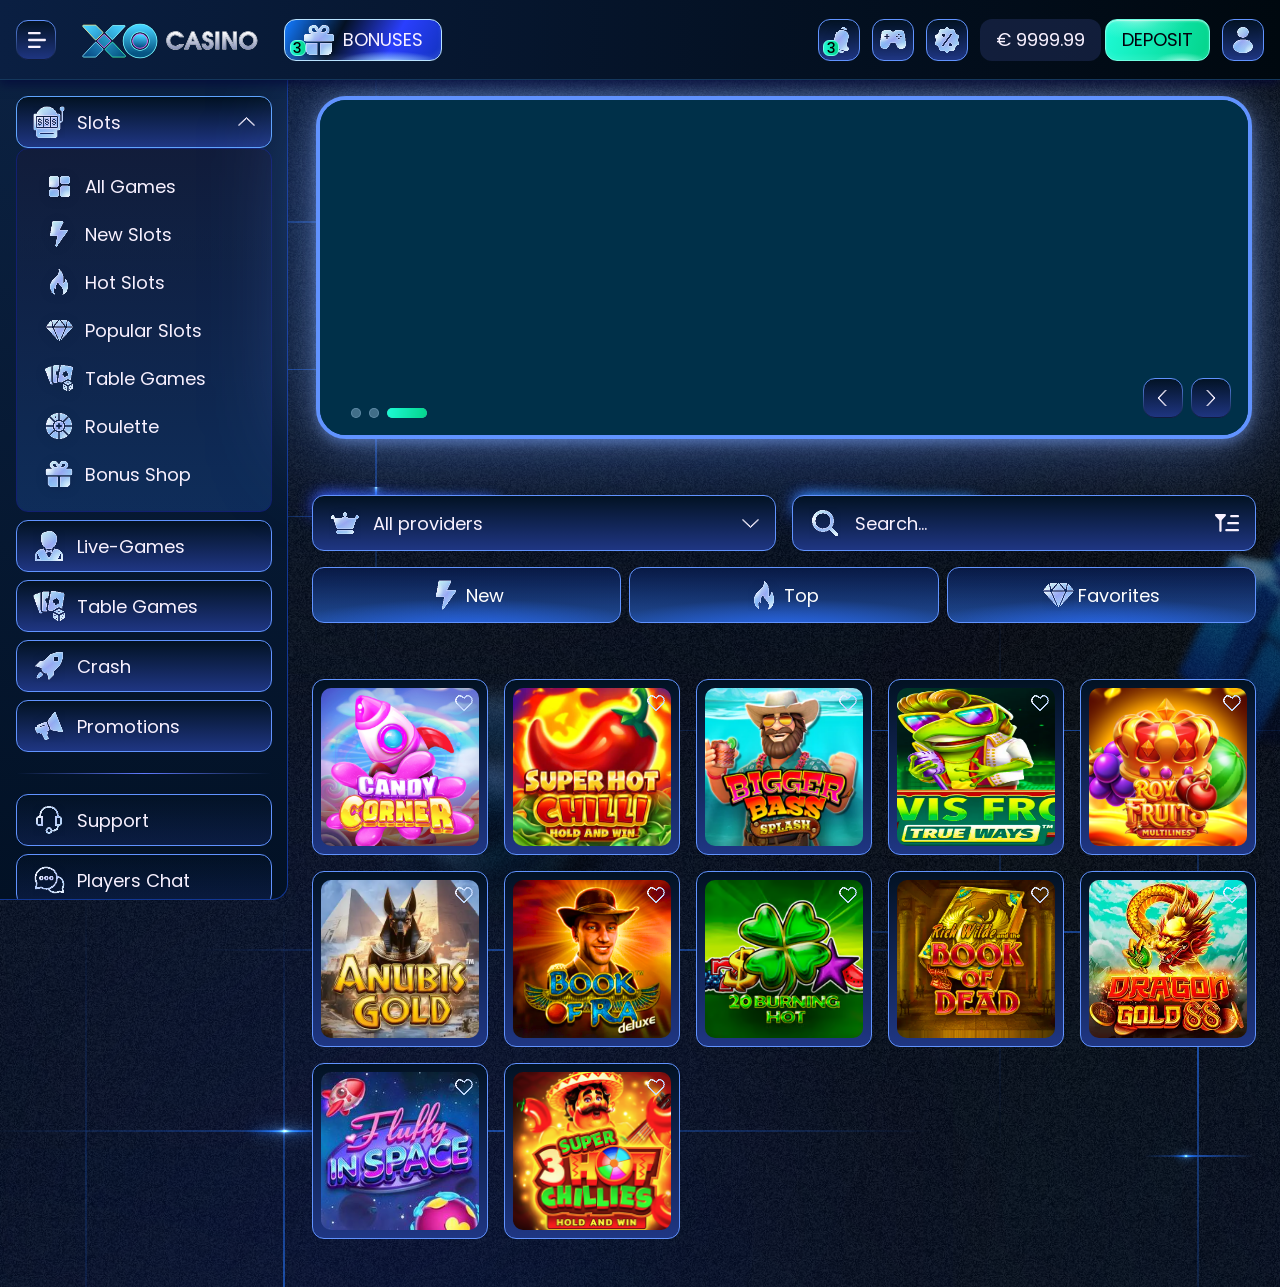
==== index.html @ 81329315 "Add XO Casino hero: version-1-video and version-2-html Recreate the Figma lobby (header, side menu, " ====
<!doctype html>
<html lang="ru">
<head>
  <meta charset="utf-8" />
  <meta name="viewport" content="width=device-width, initial-scale=1, viewport-fit=cover" />
  <title>XO Casino</title>
  <link rel="preconnect" href="https://fonts.googleapis.com" />
  <link rel="preconnect" href="https://fonts.gstatic.com" crossorigin />
  <link href="https://fonts.googleapis.com/css2?family=Poppins:wght@400;500;700;800&display=swap" rel="stylesheet" />
  <link rel="stylesheet" href="css/styles.css" />
</head>
<body>
  <!-- ============ Decorative page background (Figma: Background) ============ -->
  <div class="page-bg" aria-hidden="true">
    <img class="page-bg__blurs" src="assets/img/bg-blurs.svg" alt="" />
    <img class="page-bg__blurs-m" src="assets/img/m-bg-blurs.svg" alt="" />

    <div class="bg-decor">
      <!-- net-2 (top left) -->
      <i class="ln ln--h" style="left:174.6px;top:-5.92px;width:894.4px;height:1.22px"></i>
      <i class="ln ln--h" style="left:-38px;top:141px;width:973px;height:2px"></i>
      <i class="ln ln--h" style="left:-297px;top:289.23px;width:1025.3px;height:0.813px"></i>
      <i class="ln ln--h" style="left:145.32px;top:436.4px;width:461px;height:0.813px"></i>
      <i class="ln ln--v" style="left:375.43px;top:-162.03px;width:1.626px;height:861px"></i>
      <i class="ln ln--v ln--dim" style="left:214.44px;top:-162.03px;width:1.626px;height:678px"></i>
      <i class="fl" style="left:343.25px;top:123.36px;width:67.96px;height:37.59px"></i>
      <i class="fl fl--half" style="left:214.25px;top:274.6px;width:27.3px;height:30.08px"></i>
      <i class="fl fl--rot" style="left:203.68px;top:270.53px;width:21.59px;height:39.03px"></i>
      <i class="fl fl--half fl--rot" style="left:359.17px;top:407.13px;width:33.34px;height:30.08px"></i>

      <!-- net-1 (left) -->
      <i class="ln ln--h" style="left:36px;top:869px;width:1100px;height:1.5px"></i>
      <i class="ln ln--h" style="left:-225px;top:1050px;width:1361px;height:2px"></i>
      <i class="ln ln--h" style="left:-544px;top:1232px;width:1261px;height:1px"></i>
      <i class="ln ln--h" style="left:0;top:1413px;width:567px;height:1px"></i>
      <i class="ln ln--v" style="left:283px;top:677px;width:2px;height:1059px"></i>
      <i class="ln ln--v ln--dim" style="left:85px;top:677px;width:2px;height:834px"></i>
      <i class="fl" style="left:243px;top:1028px;width:83.16px;height:46px"></i>
      <i class="fl fl--half" style="left:86px;top:1214px;width:33px;height:37px"></i>
      <i class="fl fl--rot" style="left:73px;top:1209px;width:26.55px;height:48px"></i>
      <i class="fl fl--half fl--rot" style="left:263px;top:1377px;width:41px;height:37px"></i>
      <i class="fl" style="left:419px;top:855px;width:52.43px;height:29px"></i>
      <i class="fl fl--rot" style="left:431px;top:844px;width:28.76px;height:52px"></i>

      <!-- net-4 (left, lower) -->
      <i class="ln ln--h" style="left:37px;top:1983px;width:1100px;height:1.5px"></i>
      <i class="ln ln--h" style="left:-224px;top:2164px;width:1361px;height:2px"></i>
      <i class="ln ln--h" style="left:1px;top:2346px;width:567px;height:1px"></i>
      <i class="ln ln--h" style="left:1px;top:2527px;width:567px;height:1px"></i>
      <i class="ln ln--v" style="left:284px;top:1791px;width:2px;height:1059px"></i>
      <i class="ln ln--v ln--dim" style="left:86px;top:1791px;width:2px;height:834px"></i>
      <i class="fl" style="left:426px;top:1972px;width:37.97px;height:21px"></i>
      <i class="fl fl--half" style="left:252px;top:2147px;width:33px;height:37px"></i>
      <i class="fl fl--rot" style="left:272px;top:2141px;width:26.55px;height:48px"></i>

      <!-- net-3 (right, anchored to the right edge) -->
      <i class="ln ln--h" style="right:-351px;top:650px;width:1261px;height:1px"></i>
      <i class="ln ln--h" style="right:-79px;top:851px;width:670px;height:2px"></i>
      <i class="ln ln--h" style="right:3px;top:1075px;width:156px;height:2px"></i>
      <i class="ln ln--v" style="right:81px;top:534px;width:2px;height:864px"></i>
      <i class="ln ln--v ln--dim" style="right:279px;top:372px;width:2px;height:834px"></i>
      <i class="fl fl--half fl--rot" style="right:76.25px;top:852px;width:12.75px;height:21px"></i>
      <i class="fl" style="right:81px;top:1063px;width:26px;height:26px"></i>

      <i class="ln ln--h" style="right:-1px;top:1699px;width:298px;height:2px"></i>
      <i class="ln ln--h" style="right:-433px;top:1880px;width:670px;height:2px"></i>
      <i class="ln ln--h" style="right:-752px;top:2062px;width:1261px;height:1px"></i>
      <i class="ln ln--h" style="right:-208px;top:2243px;width:567px;height:1px"></i>
      <i class="ln ln--v" style="right:75px;top:1315px;width:2px;height:1251px"></i>
      <i class="ln ln--v ln--dim" style="right:-123px;top:1507px;width:2px;height:834px"></i>
      <i class="fl" style="right:35.84px;top:1858px;width:83.16px;height:46px"></i>
      <i class="fl fl--rot" style="right:63.45px;top:1676px;width:26.55px;height:48px"></i>
      <i class="fl fl--half fl--rot" style="right:55px;top:2207px;width:41px;height:37px"></i>

      <!-- floating X / O / present -->
      <img class="deco" src="assets/img/bg-o-1.png" alt="" style="left:388px;top:618px;width:229px;height:219px;filter:blur(10px)" />
      <img class="deco" src="assets/img/bg-x-1.png" alt="" style="right:80px;top:1250px;width:327px;height:309px;filter:blur(10px)" />
      <img class="deco" src="assets/img/bg-o-2.png" alt="" style="right:-113px;top:2398px;width:296px;height:301px;filter:blur(6px)" />
      <img class="deco" src="assets/img/bg-x-2.png" alt="" style="left:-66.9px;top:1588.1px;width:295px;height:258.13px;filter:blur(6px);transform:rotate(-37.49deg)" />
      <img class="deco deco--present" src="assets/img/bg-present.png" alt="" style="right:-116.7px;top:458.9px;width:206.23px;height:212.68px;filter:blur(3px);transform:rotate(-152.44deg) scaleY(-1)" />
    </div>
    <div class="page-bg__noise"></div>
  </div>

  <!-- ============ Header (Figma: Element - Header) ============ -->
  <header class="header">
    <div class="header__group">
      <button class="header__menu" type="button" aria-label="Open menu" aria-expanded="false" data-sidebar-toggle>
        <img class="only-desktop header__menu-ico" src="assets/icons/menu.svg" width="40" height="40" alt="" />
        <img class="only-desktop header__menu-ico header__menu-ico--hover" src="assets/icons/menu-hover.svg" alt="" />
        <img class="only-mobile header__menu-ico" src="assets/icons/m-menu.svg" width="36" height="36" alt="" />
        <img class="only-mobile header__menu-ico header__menu-ico--hover" src="assets/icons/m-menu-hover.svg" alt="" />
        <span class="header__close" aria-hidden="true"><img class="only-desktop" src="assets/icons/close.svg" width="32" height="32" alt="" /><img class="only-mobile" src="assets/icons/m-close.svg" width="24" height="24" alt="" /></span>
      </button>
      <a class="logo" href="#" aria-label="XO Casino">
        <img class="only-desktop" src="assets/img/logo.svg" width="180" height="48" alt="XO Casino" />
        <img class="only-mobile" src="assets/img/logo-m.svg" width="112" height="30" alt="XO Casino" />
      </a>
      <a class="btn-bonuses" href="#">
        <img src="assets/icons/bonus.svg" width="32" height="32" alt="" />
        <span>Bonuses</span>
        <span class="count">3</span>
      </a>
    </div>

    <!-- logged-in state (desktop design) -->
    <div class="header__group header__user">
      <a class="icon-btn icon-btn--md hide-tablet" href="#" aria-label="Notifications">
        <img src="assets/icons/notification.svg" width="32" height="32" alt="" />
        <span class="count">3</span>
      </a>
      <a class="icon-btn icon-btn--md hide-tablet" href="#" aria-label="Games"><img src="assets/icons/gamepad.svg" width="32" height="32" alt="" /></a>
      <a class="icon-btn icon-btn--md hide-tablet" href="#" aria-label="Bonus wheel"><img src="assets/icons/settings.svg" width="32" height="32" alt="" /></a>
      <div class="wallet">
        <span class="wallet__balance">€ 9999.99</span>
        <a class="btn-primary btn-primary--sm" href="#">Deposit</a>
      </div>
      <a class="icon-btn icon-btn--md" href="#" aria-label="Profile"><img src="assets/icons/user.svg" width="32" height="32" alt="" /></a>
    </div>

    <!-- logged-out state (mobile design) -->
    <div class="header__group header__guest">
      <a class="btn-outline" href="#">Log in</a>
      <a class="btn-primary btn-primary--xs" href="#">Sign up</a>
    </div>
  </header>

  <div class="layout">
    <!-- ============ Side menu (Figma: Side-menu) ============ -->
    <aside class="sidebar" id="sidebar" aria-label="Main navigation">
      <div class="side-group">
        <button class="side-item side-item--accordion" type="button" aria-expanded="true" data-accordion>
          <img src="assets/icons/slots.svg" width="32" height="32" alt="" />
          <span>Slots</span>
          <span class="ico side-item__chevron" style="--w:16px;--h:8px;--i:-6.25% -3.13%"><img src="assets/icons/chevron-down.svg" alt="" /></span>
        </button>
        <ul class="side-sub">
          <li><a class="side-sub__item" href="#"><span class="ico" style="--i:-23.21% -30.36% -37.5% -30.36%"><img src="assets/icons/all-games.svg" alt="" /></span>All Games</a></li>
          <li><a class="side-sub__item" href="#"><span class="ico" style="--i:-31.03% -24.11% -45.31% -24.11%"><img src="assets/icons/new-slots.svg" alt="" /></span>New Slots</a></li>
          <li><a class="side-sub__item" href="#"><span class="ico" style="--i:-31.03% -24.11% -45.31% -24.11%"><img src="assets/icons/hot-slots.svg" alt="" /></span>Hot Slots</a></li>
          <li><a class="side-sub__item" href="#" aria-current="page"><span class="ico" style="--i:-23.21% -42.86% -37.5% -39.73%"><img src="assets/icons/popular-slots.svg" alt="" /></span>Popular Slots</a></li>
          <li><a class="side-sub__item" href="#"><span class="ico" style="--i:-32.59% -41.29% -46.88% -41.29%"><img src="assets/icons/table-games-sm.svg" alt="" /></span>Table Games</a></li>
          <li><a class="side-sub__item" href="#"><span class="ico" style="--i:-32.59% -39.73% -46.88% -39.73%"><img src="assets/icons/roulette.svg" alt="" /></span>Roulette</a></li>
          <li><a class="side-sub__item" href="#"><span class="ico" style="--i:-32.59% -39.73% -46.87% -39.73%"><img src="assets/icons/bonus-shop.svg" alt="" /></span>Bonus Shop</a></li>
        </ul>
      </div>
      <a class="side-item" href="#"><img src="assets/icons/live-games.svg" width="32" height="32" alt="" /><span>Live-Games</span></a>
      <a class="side-item" href="#"><img src="assets/icons/table-games.svg" width="32" height="32" alt="" /><span>Table Games</span></a>
      <a class="side-item" href="#"><img src="assets/icons/crash.svg" width="32" height="32" alt="" /><span>Crash</span></a>
      <a class="side-item" href="#"><img src="assets/icons/promotions.svg" width="32" height="32" alt="" /><span>Promotions</span></a>
      <div class="side-divider" role="separator"></div>
      <a class="side-item side-item--ghost" href="#"><img src="assets/icons/support.svg" width="32" height="32" alt="" /><span>Support</span></a>
      <a class="side-item side-item--ghost" href="#"><img src="assets/icons/players-chat.svg" width="32" height="32" alt="" /><span>Players Chat</span></a>
      <div class="socials">
        <a class="social" href="#" aria-label="Telegram"><img src="assets/icons/telegram.svg" width="24" height="24" alt="" /></a>
        <a class="social" href="#" aria-label="Facebook"><img src="assets/icons/facebook.svg" width="24" height="24" alt="" /></a>
        <a class="social" href="#" aria-label="Instagram"><img src="assets/icons/instagram.svg" width="24" height="24" alt="" /></a>
        <a class="social" href="#" aria-label="YouTube"><img src="assets/icons/youtube.svg" width="24" height="24" alt="" /></a>
        <a class="social" href="#" aria-label="TikTok"><img src="assets/icons/tiktok.svg" width="24" height="24" alt="" /></a>
      </div>
    </aside>
    <div class="sidebar-scrim" data-sidebar-close></div>

    <main class="content">
      <!-- ============ Hero slider ============ -->
      <section class="hero hero--html" aria-roledescription="carousel" aria-label="Promotions" data-slider>
        <div class="hero__viewport">
          <div class="hero__track" data-slider-track>

            <!-- Slide template (HTML banner): an Adobe Animate export lives in banners/<name>/{desktop,mobile}.
                 The banner paints its own art, copy and button; .hero-banner__cta is the real, clickable link on top of it.
                 The iframe src is set by js/banner.js (desktop ≥ 768px, mobile below) and loaded only when the slide is shown. -->
            <article class="hero-slide hero-slide--html" role="group" aria-roledescription="slide" aria-label="1 of 3">
              <div class="hero-banner" data-banner
                   data-src-desktop="banners/desktop/index.html"
                   data-src-mobile="banners/mobile/index.html">
                <iframe class="hero-banner__frame" title="Big Bass Splash — 10 спинов" tabindex="-1" aria-hidden="true"></iframe>
                <h1 class="visually-hidden">10 спинов на Big Bass Splash — за регистрацию, без депозита, без отыгрыша!</h1>
                <a class="hero-banner__cta" href="#"><span class="visually-hidden">Зарегистрироваться</span></a>
              </div>
            </article>

            <!-- PLACEHOLDER slides (same banner) — only to demonstrate the pagination & arrows. Replace or delete. -->
            <article class="hero-slide hero-slide--html" role="group" aria-roledescription="slide" aria-label="2 of 3">
              <div class="hero-banner" data-banner
                   data-src-desktop="banners/desktop/index.html"
                   data-src-mobile="banners/mobile/index.html">
                <iframe class="hero-banner__frame" title="Big Bass Splash — 10 спинов" tabindex="-1" aria-hidden="true"></iframe>
                <h2 class="visually-hidden">10 спинов на Big Bass Splash — за регистрацию, без депозита, без отыгрыша!</h2>
                <a class="hero-banner__cta" href="#"><span class="visually-hidden">Зарегистрироваться</span></a>
              </div>
            </article>
            <article class="hero-slide hero-slide--html" role="group" aria-roledescription="slide" aria-label="3 of 3">
              <div class="hero-banner" data-banner
                   data-src-desktop="banners/desktop/index.html"
                   data-src-mobile="banners/mobile/index.html">
                <iframe class="hero-banner__frame" title="Big Bass Splash — 10 спинов" tabindex="-1" aria-hidden="true"></iframe>
                <h2 class="visually-hidden">10 спинов на Big Bass Splash — за регистрацию, без депозита, без отыгрыша!</h2>
                <a class="hero-banner__cta" href="#"><span class="visually-hidden">Зарегистрироваться</span></a>
              </div>
            </article>

          </div>
        </div>

        <!-- Slider controls (auto-hidden when there is only one slide) -->
        <div class="hero__pagination" role="tablist" aria-label="Choose slide" data-slider-dots></div>
        <div class="hero__arrows">
          <button class="hero__arrow" type="button" aria-label="Previous slide" data-slider-prev>
            <img src="assets/icons/arrow-left.svg" width="40" height="40" alt="" />
            <img class="hero__arrow-hover" src="assets/icons/arrow-left-hover.svg" alt="" />
          </button>
          <button class="hero__arrow" type="button" aria-label="Next slide" data-slider-next>
            <img src="assets/icons/arrow-right.svg" width="40" height="40" alt="" />
            <img class="hero__arrow-hover" src="assets/icons/arrow-right-hover.svg" alt="" />
          </button>
        </div>
      </section>

      <!-- ============ Providers / tabs / search (Figma: Providers/Search) ============ -->
      <div class="filters">
        <div class="filters__providers btn-glow">
          <img class="btn-glow__a" src="assets/img/blur-filters-a.svg" alt="" />
          <button class="field" type="button" aria-haspopup="listbox">
            <img src="assets/icons/crown.svg" width="32" height="32" alt="" />
            <span class="field__label">All providers</span>
            <span class="ico field__chevron" style="--w:16px;--h:8px;--i:-6.25% -3.13%"><img src="assets/icons/chevron-providers.svg" alt="" /></span>
          </button>
        </div>

        <div class="filters__tabs">
          <a class="icon-btn icon-btn--search only-mobile" href="#" aria-label="Search"><img src="assets/icons/m-search.svg" width="27" height="27" alt="" /></a>
          <div class="tabs" role="group" aria-label="Game lists">
            <button class="tab" aria-pressed="false" type="button">
              <img class="only-desktop" src="assets/icons/new.svg" width="32" height="32" alt="" /><img class="only-mobile" src="assets/icons/m-new.svg" width="24" height="24" alt="" />New
            </button>
            <button class="tab" aria-pressed="false" type="button">
              <img class="only-desktop" src="assets/icons/top.svg" width="32" height="32" alt="" /><img class="only-mobile" src="assets/icons/m-top.svg" width="24" height="24" alt="" />Top
            </button>
            <button class="tab" aria-pressed="false" type="button">
              <img class="only-desktop" src="assets/icons/favorites.svg" width="32" height="32" alt="" /><img class="only-mobile" src="assets/icons/m-favorites.svg" width="24" height="24" alt="" />Favorites
            </button>
          </div>
        </div>

        <div class="filters__search btn-glow">
          <img class="btn-glow__a" src="assets/img/blur-filters-b.svg" alt="" />
          <label class="field field--search">
            <img src="assets/icons/search.svg" width="32" height="32" alt="" />
            <input type="search" placeholder="Search..." aria-label="Search games" />
            <button class="field__filter" type="button" aria-label="Sort and filter"><img src="assets/icons/filter.svg" width="24.4" height="18" alt="" /></button>
          </label>
        </div>
      </div>

      <!-- ============ Games grid (Figma: Games) ============ -->
      <ul class="games">
        <li class="game" data-title="Candy Corner"><img class="game__img" style="--pos:50% 0;--scale:1.1053" src="assets/games/candy-corner.png" alt="Candy Corner" loading="lazy" /></li>
        <li class="game" data-title="Super Hot Chilli"><img class="game__img" style="--pos:50% 21.2%" src="assets/games/super-hot-chilli.png" alt="Super Hot Chilli" loading="lazy" /></li>
        <li class="game" data-title="Bigger Bass Splash"><img class="game__img" style="--pos:50% 100%" src="assets/games/bigger-bass-splash.png" alt="Bigger Bass Splash" loading="lazy" /></li>
        <li class="game" data-title="Elvis Frog" data-subtitle="True Ways" data-provider="BGaming"><img class="game__img" style="--pos:50% 100%" src="assets/games/elvis-frog.png" alt="Elvis Frog True Ways" loading="lazy" /></li>
        <li class="game" data-title="Royal Fruits" data-subtitle="Multilines"><img class="game__img" style="--scale:1.2105" src="assets/games/royal-fruits.png" alt="Royal Fruits Multilines" loading="lazy" /></li>
        <li class="game" data-title="Anubis Gold"><img class="game__img" src="assets/games/anubis-gold.png" alt="Anubis Gold" loading="lazy" /></li>
        <li class="game" data-title="Book of Ra" data-subtitle="Deluxe"><img class="game__img" src="assets/games/book-of-ra.png" alt="Book of Ra Deluxe" loading="lazy" /></li>
        <li class="game" data-title="20 Burning Hot"><img class="game__img" src="assets/games/20-burning-hot.png" alt="20 Burning Hot" loading="lazy" /></li>
        <li class="game" data-title="Book of Dead" data-subtitle="Rich Wilde"><img class="game__img" src="assets/games/book-of-dead.png" alt="Rich Wilde and the Book of Dead" loading="lazy" /></li>
        <li class="game" data-title="Dragon Gold 88"><img class="game__img" style="--pos:50% 30.4%" src="assets/games/dragon-gold-88.png" alt="Dragon Gold 88" loading="lazy" /></li>
        <li class="game" data-title="Fluffy in Space"><img class="game__img" src="assets/games/fluffy-in-space.png" alt="Fluffy in Space" loading="lazy" /></li>
        <li class="game" data-title="Super 3 Hot Chillies"><img class="game__img" src="assets/games/super-3-hot-chillies.png" alt="Super 3 Hot Chillies" loading="lazy" /></li>
      </ul>
    </main>
  </div>

  <!-- ============ Mobile bottom menu (Figma: Element - Menu Mobile) ============ -->
  <nav class="mnav" aria-label="Quick navigation">
    <div class="mnav__bar">
      <a class="mnav__item" href="#"><img src="assets/icons/m-bonus.svg" width="24" height="24" alt="" /><span>Bonus</span><span class="count count--sm">3</span></a>
      <a class="mnav__item" href="#"><img src="assets/icons/m-explore.svg" width="24" height="24" alt="" /><span>Explore</span></a>
      <a class="mnav__item is-active" href="#" aria-current="page"><img class="mnav__line" src="assets/img/m-casino-line.svg" alt="" /><img src="assets/icons/m-casino.svg" width="24" height="24" alt="" /><span>Casino</span></a>
      <a class="mnav__item" href="#"><img src="assets/icons/m-chat.svg" width="24" height="24" alt="" /><span>Chat</span></a>
      <a class="mnav__item" href="#"><img src="assets/icons/m-live.svg" width="24" height="24" alt="" /><span>Live</span></a>
    </div>
  </nav>

  <script src="js/banner.js" defer></script>
  <script src="js/main.js" defer></script>
</body>
</html>
---- css/styles.css ----
/* =========================================================================
   XO Casino — hero + lobby (Figma: XO_1920_Log_In / XO_375_Menu)
   Breakpoints:  mobile < 768  |  tablet 768–1199 (sidebar = drawer)  |  desktop ≥ 1200
   ========================================================================= */

:root {
  --bg: #00060c;
  --text: #f8f1ff;
  --blue-border: #6193ff;
  --teal-border: #6fffe2;
  --teal: #1dfad5;
  --grad-panel: linear-gradient(180deg, #021223 0%, #1f3683 100%);
  --grad-teal: linear-gradient(102.72deg, #1dfad5 0.18%, #04d58c 98.49%);
  --header-h: 80px;
  --sidebar-w: 288px;
  --content-max: 1316px;
  --gutter: 24px;
  --radius: 12px;
  --font: "Poppins", system-ui, -apple-system, "Segoe UI", sans-serif;
}

*,
*::before,
*::after { box-sizing: border-box; }

html { -webkit-text-size-adjust: 100%; }

body {
  position: relative;
  margin: 0;
  min-height: 100vh;
  background: var(--bg);
  color: var(--text);
  font-family: var(--font);
  font-size: 18px;
  line-height: 1.5;
  overflow-x: hidden;
}

img { display: block; max-width: none; }
a { color: inherit; text-decoration: none; }
button, input { font: inherit; color: inherit; }
button { cursor: pointer; background: none; border: 0; padding: 0; }
ul { list-style: none; margin: 0; padding: 0; }
h1, h2, p { margin: 0; }

.only-mobile { display: none !important; }

/* Icon whose SVG carries glow/overflow outside its nominal box (Figma inset trick) */
.ico {
  position: relative;
  flex: none;
  width: var(--w, 28px);
  height: var(--h, 28px);
}
.ico > img { position: absolute; inset: var(--i, 0); width: auto; height: auto; }

/* Notification counter */
.count {
  position: absolute;
  left: 4px;
  top: 20px;
  display: grid;
  place-items: center;
  width: 16px;
  height: 16px;
  border: 1px solid var(--teal-border);
  border-radius: 6px;
  background: linear-gradient(91.78deg, #1dfad5 0.18%, #04d58c 98.49%);
  color: #000;
  font-size: 14px;
  font-weight: 500;
  line-height: 1;
}

/* ============================== Buttons ============================== */
.btn-primary {
  position: relative;
  display: inline-flex;
  align-items: center;
  justify-content: center;
  gap: 8px;
  border: 1px solid var(--teal-border);
  border-radius: var(--radius);
  background:
    radial-gradient(49.4% 49.4% at 29.75% 0%, rgba(255, 255, 255, .4) 0%, rgba(174, 253, 235, .2) 50%, rgba(93, 251, 214, 0) 100%),
    radial-gradient(26.9% 26.9% at 73.1% 108.3%, rgba(255, 255, 255, .9) 0%, rgba(174, 253, 235, .45) 50%, rgba(93, 251, 214, 0) 100%),
    var(--grad-teal);
  box-shadow:
    inset 0 2px 2px rgba(255, 255, 255, .2),
    inset 0 1px 0 rgba(255, 255, 255, .4),
    inset 0 -4px 4px rgba(168, 255, 239, .12);
  color: #04000c;
  font-size: 18px;
  line-height: 1.5;
  text-transform: uppercase;
  white-space: nowrap;
  transition: filter .2s ease, transform .2s ease;
}
.btn-primary:active { transform: translateY(1px); }
.btn-primary--sm { height: 42px; padding: 8px 16px; }
.btn-primary--xs { width: 80px; height: 36px; padding: 4px 8px; border-radius: 10px; font-size: 16px; }
.btn-primary--lg { width: 100%; padding: 15px; font-weight: 700; }

.btn-outline {
  display: inline-flex;
  align-items: center;
  justify-content: center;
  width: 80px;
  height: 36px;
  border: 1px solid var(--blue-border);
  border-radius: 10px;
  background: var(--grad-panel);
  font-size: 16px;
  text-transform: uppercase;
  white-space: nowrap;
}

/* Glow sprites that sit behind a control (Figma "blur" frames) */
.btn-glow { position: relative; isolation: isolate; }
.btn-glow__a,
.btn-glow__b {
  position: absolute;
  z-index: -1;
  width: 214px;           /* 184 × (1 + 7.61% + 8.7%) */
  height: 62.5px;         /* 30.5 × (1 + 2 × 52.46%) */
  pointer-events: none;
}
.btn-glow__a { left: -15px; top: -16px; }
.btn-glow__b { right: -15px; bottom: -16px; transform: rotate(180deg); }

.icon-btn {
  position: relative;
  display: grid;
  place-items: center;
  flex: none;
  border: 1px solid var(--blue-border);
  border-radius: var(--radius);
  background: var(--grad-panel);
  overflow: hidden;
  transition: border-color .2s ease, box-shadow .2s ease;
}
.icon-btn--md { width: 42px; height: 42px; }
.icon-btn:hover {
  border-color: #61a6ff;
  background: linear-gradient(180deg, rgba(11, 77, 156, .9) 0%, rgba(0, 54, 130, .9) 50%, rgba(2, 10, 35, .9) 100%);
  box-shadow: 0 0 32px #0044a3;
}

/* ============================== Page background ============================== */
.page-bg {
  position: absolute;
  inset: 0;
  z-index: 0;
  overflow: hidden;
  pointer-events: none;
}
.page-bg__blurs {
  position: absolute;
  left: -840px;
  top: calc(var(--header-h) - 807px);
  width: 3566px;
  height: 3961px;
}
.page-bg__blurs-m { display: none; }
.bg-decor {
  position: absolute;
  top: var(--header-h);
  left: 0;
  right: 0;
  height: 3100px;
}
.bg-decor > * { position: absolute; }

/* thin glowing grid lines */
.ln { border-radius: 10px; }
.ln--h { background: linear-gradient(90deg, rgba(3, 15, 35, 0) 15.07%, #1b4da7 50%, rgba(3, 15, 35, 0) 84.93%); }
.ln--v { background: linear-gradient(180deg, rgba(3, 15, 35, 0) 15.07%, #1b4da7 50%, rgba(3, 15, 35, 0) 84.93%); }
.ln--dim { opacity: .3; }

/* sparkles at line crossings */
.fl { mix-blend-mode: plus-lighter; container-type: size; }
.fl::before {
  content: "";
  position: absolute;
  left: 50%;
  top: 50%;
  width: 100cqw;
  height: 100cqh;
  translate: -50% -50%;
  background: url("../assets/img/bg-flare.png") center / 100% 100% no-repeat;
}
.fl--rot::before { width: 100cqh; height: 100cqw; rotate: 90deg; }
.fl--half::before { background-size: 200% 100%; background-position: right center; }

.deco { opacity: .5; }

.page-bg__noise {
  position: absolute;
  inset: 0;
  background: url("../assets/img/bg-noise.png") 0 0 / 960px 960px repeat;
  mix-blend-mode: soft-light;
  opacity: .1;
}

/* ============================== Header ============================== */
.header {
  position: sticky;
  top: 0;
  z-index: 50;
  display: flex;
  align-items: center;
  justify-content: space-between;
  height: var(--header-h);
  padding: 16px;
  background: linear-gradient(90deg, #0a1f42 0%, #00080f 100%);
  border-bottom: 1px solid #14375c;
  box-shadow: 0 4px 10px rgba(1, 0, 56, .6);
}
.header__group { display: flex; align-items: center; gap: 24px; }
.header__user { gap: 12px; }
.header__guest { display: none; gap: 4px; }
.header__menu { position: relative; display: block; width: 40px; height: 40px; border-radius: 10px; }
.header__menu-ico { position: absolute; inset: 0; width: 100%; height: 100%; }
.header__menu-ico--hover { inset: -80%; width: 260%; height: 260%; max-width: none; opacity: 0; }
.header__menu:hover .header__menu-ico { opacity: 0; }
.header__menu:hover .header__menu-ico--hover { opacity: 1; }
.logo { display: block; width: 180px; height: 48px; }

.btn-bonuses {
  position: relative;
  display: flex;
  align-items: center;
  justify-content: center;
  gap: 8px;
  width: 158px;
  height: 42px;
  padding: 8px 16px;
  border: .5px solid #b9e3ff;
  border-radius: var(--radius);
  background:
    radial-gradient(54.5px 14.5px at 103.5px 45.5px, #fff 0%, rgba(174, 240, 253, .5) 50%, rgba(93, 225, 251, 0) 100%),
    linear-gradient(117.74deg, #1279ff 0.68%, #041123 34.78%, #2a3ffe 68.26%, #1132bc 101.75%);
  box-shadow: inset 0 -4px 4px rgba(168, 203, 255, .12);
  font-size: 18px;
  text-transform: uppercase;
  white-space: nowrap;
}
.btn-bonuses .count { left: 4.5px; top: 20.5px; }
.btn-bonuses:hover {
  border-color: #abc7ff;
  background: linear-gradient(158.17deg, #006fdd 26.86%, #00196d 73.14%);
  box-shadow: 0 0 16px #0039bd;
}

.wallet { display: flex; align-items: center; gap: 4px; }
.wallet__balance {
  display: flex;
  align-items: center;
  height: 42px;
  padding: 8px 16px;
  border-radius: var(--radius);
  background: rgba(29, 42, 83, .6);
  text-transform: uppercase;
  white-space: nowrap;
}

/* ============================== Layout ============================== */
.layout {
  position: relative;
  z-index: 1;
  display: grid;
  grid-template-columns: var(--sidebar-w) minmax(0, 1fr);
  align-items: start;
}

/* ============================== Sidebar ============================== */
.sidebar {
  position: sticky;
  top: var(--header-h);
  display: flex;
  flex-direction: column;
  gap: 8px;
  width: var(--sidebar-w);
  max-height: calc(100vh - var(--header-h));
  padding: 16px 15px 15px 16px; /* Figma borders are inside the 288px box */
  overflow-y: auto;
  scrollbar-width: none;
  background: linear-gradient(180deg, #0b2141 0%, #021125 100%);
  border-right: 1px solid #123794;
  border-bottom: 1px solid #123794;
  border-bottom-right-radius: 16px;
}
.sidebar::-webkit-scrollbar { display: none; }
.sidebar-scrim { display: none; }

.side-item {
  display: flex;
  align-items: center;
  gap: 12px;
  flex: none;
  width: 256px;
  height: 52px;
  padding: 8px 16px;
  border: 1px solid var(--blue-border);
  border-radius: var(--radius);
  background: var(--grad-panel);
  font-size: 18px;
  white-space: nowrap;
  text-align: left;
  transition: background .2s ease, border-color .2s ease;
}
.side-item > img { width: 32px; height: 32px; flex: none; }
.side-item--ghost { background: linear-gradient(180deg, rgba(2, 18, 35, .3) 0%, rgba(31, 54, 131, .3) 100%); }
.side-item:hover {
  border-color: var(--teal);
  background:
    radial-gradient(62.5% 62.5% at 50% 119.6%, rgba(41, 245, 184, .5) 0%, rgba(41, 245, 184, .08) 100%),
    linear-gradient(180deg, #118773 0%, #07393d 100%);
}
.side-item--accordion { border-color: #61a6ff; }
.side-item--accordion:hover { border-color: #61a6ff; background: var(--grad-panel); }
.side-item__chevron { margin-left: auto; transition: transform .25s ease; }
.side-item--accordion[aria-expanded="true"] .side-item__chevron { transform: rotate(180deg); }
.side-group { display: flex; flex-direction: column; flex: none; }

.side-sub {
  display: flex;
  flex-direction: column;
  gap: 4px;
  padding: 15px;
  border: 1px solid #122071;
  border-radius: var(--radius);
  background: linear-gradient(180deg, rgba(19, 28, 58, .8) 0%, rgba(17, 50, 100, .8) 100%);
}
.side-item--accordion[aria-expanded="false"] + .side-sub { display: none; }
.side-sub__item {
  display: flex;
  align-items: center;
  gap: 12px;
  height: 44px;
  padding: 8px 12px;
  border: 1px solid transparent;
  border-radius: var(--radius);
  font-size: 18px;
  white-space: nowrap;
  transition: background .2s ease, border-color .2s ease;
}
.side-sub__item:hover { background: rgba(29, 250, 213, .24); border-color: var(--teal); }

.side-divider {
  flex: none;
  height: 26px;
  display: flex;
  align-items: center;
}
.side-divider::before {
  content: "";
  width: 100%;
  height: 1px;
  background: linear-gradient(90deg, rgba(97, 123, 255, 0) 0%, #617bff 50%, rgba(97, 123, 255, 0) 100%);
}

.socials { display: flex; justify-content: space-between; flex: none; padding-top: 8px; }
.social {
  display: grid;
  place-items: center;
  width: 42px;
  height: 42px;
  border: 1px solid var(--blue-border);
  border-radius: var(--radius);
  background: var(--grad-panel);
  transition: box-shadow .2s ease, border-color .2s ease;
}
.social:hover {
  border-color: var(--teal);
  box-shadow: 0 0 32px #009ea3;
  background:
    radial-gradient(62.5% 62.5% at 50% 119.6%, rgba(41, 245, 184, .5) 0%, rgba(41, 245, 184, .08) 100%),
    linear-gradient(180deg, #118773 0%, #07393d 100%);
}

/* ============================== Content column ============================== */
.content {
  container: content / inline-size;
  width: min(var(--content-max), 100% - 2 * var(--gutter));
  margin-inline: auto;
  padding: 16px 0 48px;
}

/* ============================== Hero slider ============================== */
.hero {
  container: hero / inline-size;
  position: relative;
  margin-inline: 4px;
  /* 1308 × 480 at full size; scales with the column, never shorter than 330px */
  height: max(330px, (100cqw - 8px) * 480 / 1308);
  border: 4px solid var(--blue-border);
  border-radius: 30px;
  background: #002f44;
  box-shadow:
    0 2px 25px rgba(183, 206, 255, .3),
    0 5px 10px rgba(97, 147, 255, .3),
    0 5px 100px rgba(97, 147, 255, .5);
}
.hero__viewport {
  height: 100%;
  overflow: hidden;
  border-radius: 26px;
  touch-action: pan-y;
}
.hero__track {
  display: flex;
  height: 100%;
  transition: transform .7s cubic-bezier(.65, 0, .35, 1);
  will-change: transform;
}
.hero__track.is-dragging { transition: none; }

.hero-slide {
  position: relative;
  flex: 0 0 100%;
  height: 100%;
  overflow: hidden;
  background: var(--hero-fill, #002f44);
}

/* Video keeps its own 16:9 proportions: full height of the banner, pinned to the right.
   Whatever the video doesn't cover on the left is filled with --hero-fill (its edge colour). */
.hero-slide__media {
  position: absolute;
  top: 0;
  right: 0;
  height: 100%;
  aspect-ratio: 16 / 9;
  -webkit-mask-image: linear-gradient(90deg, transparent 0%, #000 22%);
          mask-image: linear-gradient(90deg, transparent 0%, #000 22%);
}
.hero-slide__video {
  display: block;
  width: 100%;
  height: 100%;
  object-fit: cover;
}

/* Left-side darkening so the copy stays readable at every width */
.hero-slide__shade {
  position: absolute;
  inset: 0;
  pointer-events: none;
  background:
    linear-gradient(90deg,
      rgba(0, 24, 36, .82) 0%,
      rgba(0, 24, 36, .66) 26%,
      rgba(0, 24, 36, .32) 42%,
      rgba(0, 24, 36, 0) 58%);
}

.hero-slide__content {
  position: absolute;
  top: 50%;
  left: clamp(20px, 3.385cqw, 44px);
  translate: 0 -50%;
  display: flex;
  flex-direction: column;
  align-items: flex-start;
  width: max(37.7cqw, 300px);
}
/* Figma 1346:7336 — gradient two-liner + white accent line (rotating phrase) */
.hero-slide__title {
  display: flex;
  flex-direction: column;
  font-size: clamp(26px, 3.69cqw, 48px);
  font-weight: 700;
  line-height: 1.2;
  letter-spacing: -0.005em;
}
.hero-slide__title-main {
  display: block;
  background: linear-gradient(180deg, #f1f4ff 0%, #99ceff 100%);
  -webkit-background-clip: text;
          background-clip: text;
  color: transparent;
}
.hero-slide__title-accent {
  display: block;
  margin-top: clamp(10px, 1.54cqw, 20px);
  color: #fff;
}
.hero-slide__cta {
  width: clamp(220px, 32.9cqw, 428px);
  margin-top: clamp(20px, 3.08cqw, 40px);
}
.hero-slide__cta .btn-primary {
  padding: clamp(9px, 1.15cqw, 15px);
  font-size: clamp(14px, 1.385cqw, 18px);
  font-weight: 800;
}

/* Rotating phrase — "layout text flip" (Aceternity-style):
   the new phrase drops in from above while un-blurring, the old one falls away blurred and fades.
   A soft vertical mask replaces hard clipping, so the words dissolve at the edges. */
.flip {
  --flip-pad: .35em;
  display: inline-grid;
  justify-items: start;
  vertical-align: top;
  padding: var(--flip-pad);
  margin: calc(var(--flip-pad) * -1);
  -webkit-mask-image: linear-gradient(180deg, transparent 0, #000 var(--flip-pad), #000 calc(100% - var(--flip-pad)), transparent 100%);
          mask-image: linear-gradient(180deg, transparent 0, #000 var(--flip-pad), #000 calc(100% - var(--flip-pad)), transparent 100%);
}
.flip__item {
  grid-area: 1 / 1;
  white-space: nowrap;
  opacity: 0;
  transform: translateY(-.8em);
  filter: blur(10px);
  transition:
    transform .5s cubic-bezier(.25, .1, .25, 1),
    filter .5s cubic-bezier(.25, .1, .25, 1),
    opacity .35s ease;
  will-change: transform, filter, opacity;
}
.flip__item.is-current { opacity: 1; transform: translateY(0); filter: blur(0); }
.flip__item.is-leaving { opacity: 0; transform: translateY(1em); filter: blur(10px); }
.flip__item.is-reset { transition: none; }

.visually-hidden {
  position: absolute !important;
  width: 1px;
  height: 1px;
  margin: -1px;
  overflow: hidden;
  clip: rect(0 0 0 0);
  white-space: nowrap;
}

/* --- pagination & arrows --- */
.hero__pagination {
  position: absolute;
  left: clamp(20px, 3.385cqw, 44px);
  bottom: clamp(14px, 1.85cqw, 24px);
  display: flex;
  align-items: center;
  gap: 8px;
}
.hero__dot {
  position: relative;
  width: 10px;
  height: 10px;
  border-radius: 6px;
  background: rgba(185, 227, 255, .35);
  box-shadow: inset 0 0 0 1px rgba(185, 227, 255, .25);
  overflow: hidden;
  transition: width .35s ease, background .35s ease;
}
.hero__dot:hover { background: rgba(185, 227, 255, .6); }
.hero__dot[aria-selected="true"] {
  width: 40px;
  background: rgba(255, 255, 255, .18);
  box-shadow: inset 0 0 0 1px rgba(111, 255, 226, .5);
}
.hero__dot-fill {
  position: absolute;
  inset: 0;
  transform-origin: left center;
  transform: scaleX(0);
  border-radius: inherit;
  background: var(--grad-teal);
}
.hero__dot[aria-selected="true"] .hero__dot-fill { transform: scaleX(1); }
.hero.is-autoplay .hero__dot[aria-selected="true"] .hero__dot-fill {
  animation: hero-progress var(--hero-interval, 8s) linear forwards;
}
.hero.is-paused .hero__dot-fill { animation-play-state: paused !important; }
@keyframes hero-progress { from { transform: scaleX(0); } to { transform: scaleX(1); } }

.hero__arrows {
  position: absolute;
  right: clamp(14px, 1.85cqw, 24px);
  bottom: clamp(14px, 1.85cqw, 24px);
  display: flex;
  gap: 8px;
}
.hero__arrow {
  position: relative;
  width: 40px;
  height: 40px;
  border-radius: 10px;
}
.hero__arrow img { position: absolute; inset: 0; width: 100%; height: 100%; transition: opacity .2s ease; }
.hero__arrow .hero__arrow-hover { inset: -80%; width: 260%; height: 260%; max-width: none; opacity: 0; pointer-events: none; }
.hero__arrow:hover img { opacity: 0; }
.hero__arrow:hover .hero__arrow-hover { opacity: 1; }

/* narrower banners (tablet): dots move directly under the CTA, the copy + dots group stays centred */
@container hero (max-width: 860px) {
  .hero-slide__content { translate: 0 calc(-50% - 15px); }
  .hero__pagination { top: var(--dots-top, auto); bottom: auto; }
}

.hero.is-single .hero__pagination,
.hero.is-single .hero__arrows { display: none; }

/* ======================================================================
   HTML / canvas banner slides  (version-2: Adobe Animate banners in an iframe)
   The banner draws its own art, copy and CTA; we only size the slot and put a
   real link over the painted button. CTA boxes are the Animate stage coordinates
   converted to container units (desktop stage 1308×480, mobile stage 343×396).
   ====================================================================== */
.hero--html { height: calc((100cqw - 8px) * 480 / 1308); }
.hero-slide--html { background: #003049; }
.hero-banner { position: absolute; inset: 0; }
.hero-banner__frame {
  position: absolute;
  inset: 0;
  display: block;
  width: 100%;
  height: 100%;
  border: 0;
  pointer-events: none;   /* swipes/clicks go to the slider and the CTA link */
  background: transparent;
}
.hero-banner__cta {
  position: absolute;
  left: 3.75cqw;          /* 49   / 1308 */
  top: 26.95cqw;          /* 352.5 / 1308 */
  width: 32.72cqw;        /* 428  / 1308 */
  height: 4.51cqw;        /* 59   / 1308 */
  border-radius: 12px;
  transition: box-shadow .2s ease;
}
.hero-banner__cta:hover { box-shadow: 0 0 24px rgba(29, 250, 213, .45); }
.hero--html .hero__pagination { top: auto; bottom: clamp(14px, 1.85cqw, 24px); }

/* ============================== Filters ============================== */
.filters {
  display: grid;
  grid-template-columns: repeat(3, minmax(0, 1fr));
  gap: 16px;
  margin-top: 56px;
}
.field {
  display: flex;
  align-items: center;
  gap: 12px;
  width: 100%;
  height: 56px;
  padding: 12px 16px;
  border: 1px solid var(--blue-border);
  border-radius: var(--radius);
  background: var(--grad-panel);
  font-size: 18px;
  text-align: left;
  transition: border-color .2s ease;
}
.field > img { width: 32px; height: 32px; flex: none; }
.field__label { flex: 1; white-space: nowrap; }
.field__chevron { transform: rotate(180deg) scaleY(-1); }
.field input {
  flex: 1;
  min-width: 0;
  border: 0;
  background: none;
  outline: none;
  font-size: 18px;
  color: var(--text);
}
.field input::placeholder { color: var(--text); opacity: 1; }
.field input::-webkit-search-cancel-button { filter: invert(1); }
.field__filter { flex: none; display: grid; place-items: center; }

.filters__tabs { display: flex; align-items: center; gap: 4px; min-width: 0; }
.tabs { display: flex; gap: 8px; width: 100%; }
.tab {
  display: flex;
  flex: 1 1 0;
  align-items: center;
  justify-content: center;
  gap: 4px;
  min-width: 0;
  height: 56px;
  padding: 8px 16px;
  border: 1px solid var(--blue-border);
  border-radius: var(--radius);
  background:
    radial-gradient(62.5% 62.5% at 50% 119.6%, #296af5 0%, rgba(41, 106, 245, .16) 100%),
    linear-gradient(180deg, #020a23 0%, #1f4583 100%);
  font-size: 18px;
  color: #fff;
  white-space: nowrap;
  transition: border-color .2s ease, filter .2s ease;
}
.tab img { width: 32px; height: 32px; flex: none; }
.tab:hover {
  border-color: #61a6ff;
  background:
    radial-gradient(62.5% 62.5% at 50% 119.6%, #296af5 0%, rgba(41, 106, 245, .16) 100%),
    linear-gradient(180deg, #2464d4 0%, #071d3d 100%);
  filter: drop-shadow(0 0 4.5px rgba(104, 127, 255, .25));
}

/* ============================== Games ============================== */
.games {
  display: grid;
  grid-template-columns: repeat(6, minmax(0, 1fr));
  gap: 16px;
  margin-top: 56px;
}
.game {
  position: relative;
  isolation: isolate;
  aspect-ratio: 1;
  padding: 8px;
  border: 1px solid var(--blue-border);
  border-radius: var(--radius);
  background: var(--grad-panel);
  overflow: hidden;
  cursor: pointer;
}
.game__media {
  position: relative;
  z-index: 1;
  width: 100%;
  height: 100%;
  border-radius: 10px;
  overflow: hidden;
}
.game__img {
  width: 100%;
  height: 100%;
  object-fit: cover;
  object-position: var(--pos, 50% 50%);
  transform: scale(var(--scale, 1));
  transform-origin: var(--pos, 50% 50%);
}
.game__media::after {
  content: "";
  position: absolute;
  inset: 0;
  background: rgba(0, 0, 0, .8);
  opacity: 0;
  transition: opacity .2s ease;
}
.game__glow { position: absolute; z-index: 0; width: 160.5px; height: 46px; pointer-events: none; opacity: 0; }
.game__glow--a { left: -10px; top: -7px; }
.game__glow--b { right: -10px; bottom: -7px; transform: rotate(180deg); }
.game__info {
  position: absolute;
  z-index: 2;
  inset: 0;
  margin: auto;
  width: 80.6%;
  height: 80.6%;
  padding-top: 8px;
  display: flex;
  flex-direction: column;
  align-items: center;
  justify-content: space-between;
  text-align: center;
  color: #fff;
  opacity: 0;
  transition: opacity .2s ease;
}
.game__title { font-size: 20px; font-weight: 700; line-height: 1.5; }
.game__subtitle { font-size: 14px; line-height: 18px; }
.game__play { position: relative; width: 60px; height: 60px; }
.game__play-ico { position: absolute; left: -8.33%; top: -8.33%; width: 116.67%; height: 116.67%; max-width: none; }
.game__play-ico--hover { left: -13.33%; top: -13.33%; width: 126.67%; height: 126.67%; visibility: hidden; }
.game__play:hover .game__play-ico { visibility: hidden; }
.game__play:hover .game__play-ico--hover { visibility: visible; }
.game__provider { font-size: 12px; line-height: 16px; min-height: 16px; }
.game__fav { position: absolute; z-index: 3; top: 9px; right: 9px; width: 28px; height: 28px; }
.game__fav-ico { position: absolute; inset: 0; width: 100%; height: 100%; visibility: hidden; }
.game__fav-ico--default { visibility: visible; }
.game:hover .game__fav-ico--default,
.game:focus-within .game__fav-ico--default { visibility: hidden; }
.game:hover .game__fav-ico--hover,
.game:focus-within .game__fav-ico--hover { visibility: visible; }
.game__fav[aria-pressed="true"] .game__fav-ico { visibility: hidden !important; }
.game__fav[aria-pressed="true"] .game__fav-ico--pressed { visibility: visible !important; }

.game:hover,
.game:focus-within {
  border-color: #1bd8ef;
  background:
    radial-gradient(34.5% 34.5% at 65.5% 108.3%, #fff 0%, rgba(174, 228, 253, .5) 50%, rgba(93, 201, 251, 0) 100%),
    linear-gradient(97.96deg, #12efff 0.68%, #102467 34.78%, #3a9dff 68.26%, #112bbc 101.75%);
  box-shadow: inset 0 -4px 4px rgba(225, 168, 255, .12);
}
.game:hover .game__media::after,
.game:hover .game__info,
.game:hover .game__glow,
.game:focus-within .game__media::after,
.game:focus-within .game__info,
.game:focus-within .game__glow { opacity: 1; }

/* ======================================================================
   Burger → close while the drawer is open  (UI kit: menu-icon / close Default + Hover)
   ====================================================================== */
.header__close {
  position: absolute;
  inset: 0;
  display: none;
  place-items: center;
  border: 1px solid var(--blue-border);
  border-radius: var(--radius);
  background: linear-gradient(180deg, rgba(2, 18, 35, .3) 0%, rgba(31, 54, 131, .3) 100%);
  transition: background .2s ease;
}
.header__close img { width: 32px; height: 32px; }
.header__menu:hover .header__close { background: var(--grad-panel); }
body.sidebar-open .header__close { display: grid; }
body.sidebar-open .header__menu-ico { visibility: hidden; }

/* ======================================================================
   EXTRA STATES — NOT IN THE UI KIT (added to fill the gaps, same visual language)
   ====================================================================== */

/* [custom] keyboard focus ring for every control */
a:focus-visible,
button:focus-visible,
input:focus-visible,
.field--search:has(input:focus-visible) {
  outline: 2px solid var(--teal);
  outline-offset: 2px;
}
.field input:focus-visible { outline: none; }

/* [custom] teal primary buttons (CTA, Deposit, Sign up): hover = glow, pressed = slightly darker */
.btn-primary:hover {
  filter: brightness(1.06);
  box-shadow:
    inset 0 2px 2px rgba(255, 255, 255, .2),
    inset 0 1px 0 rgba(255, 255, 255, .4),
    inset 0 -4px 4px rgba(168, 255, 239, .12),
    0 0 24px rgba(29, 250, 213, .45);
}
.btn-primary:active { filter: brightness(.94); transform: translateY(1px); }

/* [custom] "Log in" outline button — reuses the kit's btn-icon Hover */
.btn-outline { transition: border-color .2s ease, box-shadow .2s ease, background .2s ease; }
.btn-outline:hover {
  border-color: #61a6ff;
  background: linear-gradient(180deg, rgba(11, 77, 156, .9) 0%, rgba(0, 54, 130, .9) 50%, rgba(2, 10, 35, .9) 100%);
  box-shadow: 0 0 20px #0044a3;
}

/* [custom] Bonuses pressed — kit State_3 (dark panel variant) */
.btn-bonuses:active { background: var(--grad-panel); border-color: var(--blue-border); box-shadow: none; }

/* [custom] Providers dropdown / Search field: hover = tab-hover border + glow, typing = focus halo */
.field { transition: border-color .2s ease, box-shadow .2s ease; }
.field:hover { border-color: #61a6ff; box-shadow: 0 0 4.5px rgba(104, 127, 255, .25), 0 0 16px rgba(41, 106, 245, .2); }
.field--search:focus-within { border-color: #61a6ff; box-shadow: 0 0 0 3px rgba(97, 166, 255, .18); }
.field__filter { border-radius: 6px; transition: filter .2s ease; }
.field__filter:hover { filter: drop-shadow(0 0 6px #61a6ff) brightness(1.2); }

/* [custom] selected filter chip (New / Top / Favorites) — teal outline, like the kit's teal accents */
.tab[aria-pressed="true"] {
  border-color: var(--teal-border);
  box-shadow: inset 0 0 0 1px rgba(111, 255, 226, .35), 0 0 14px rgba(29, 250, 213, .25);
}

/* [custom] Slots accordion header hover (kit has Closed / Opened only) */
.side-item--accordion:hover {
  border-color: #8fc0ff;
  background: linear-gradient(180deg, #05203f 0%, #2a4aa6 100%);
}

/* [custom] pressed feedback for buttons that only have Default / Hover in the kit */
.icon-btn,
.social,
.side-item,
.side-sub__item,
.tab,
.hero__arrow,
.mnav__item { transition-property: background, border-color, box-shadow, transform, color, filter; transition-duration: .2s; }
.icon-btn:active,
.social:active,
.tab:active,
.hero__arrow:active { transform: scale(.96); }
.side-item:active,
.side-sub__item:active { transform: scale(.985); }

/* [custom] game card: subtle lift on hover, play pressed */
.game { transition: transform .25s ease, box-shadow .25s ease; }
.game:hover { transform: translateY(-2px); }
.game__play:active { transform: scale(.94); }

/* ============================== Mobile bottom menu ============================== */
.mnav { display: none; }

/* ======================================================================
   Responsive
   ====================================================================== */

/* content-width driven grid / filters */
@container content (max-width: 1200px) {
  .filters { grid-template-columns: minmax(0, 1fr) auto minmax(0, 1fr); }
  .tab { flex: none; }
}
@container content (max-width: 1100px) {
  .games { grid-template-columns: repeat(5, minmax(0, 1fr)); }
}
@container content (max-width: 980px) {
  .filters { grid-template-columns: repeat(2, minmax(0, 1fr)); }
  .filters__tabs { grid-column: 1 / -1; order: 3; }
  .tab { flex: 1 1 0; }
}
@container content (max-width: 860px) {
  .games { grid-template-columns: repeat(4, minmax(0, 1fr)); }
}

/* --- tablet: sidebar becomes an off-canvas drawer --- */
@media (max-width: 1199.98px) {
  .layout { grid-template-columns: minmax(0, 1fr); }
  .sidebar {
    position: fixed;
    z-index: 40;
    left: 0;
    top: var(--header-h);
    max-height: calc(100dvh - var(--header-h));
    transform: translateX(-102%);
    transition: transform .3s ease;
  }
  .sidebar-scrim {
    position: fixed;
    inset: var(--header-h) 0 0;
    z-index: 39;
    display: block;
    background: rgba(0, 6, 12, .6);
    opacity: 0;
    visibility: hidden;
    transition: opacity .3s ease, visibility .3s;
  }
  body.sidebar-open .sidebar { transform: none; }
  body.sidebar-open .sidebar-scrim { opacity: 1; visibility: visible; }
}

/* desktop: hamburger collapses the sidebar */
@media (min-width: 1200px) {
  body.sidebar-collapsed .layout { grid-template-columns: minmax(0, 1fr); }
  body.sidebar-collapsed .sidebar { display: none; }
}

@media (max-width: 1023.98px) {
  .hide-tablet { display: none; }
  :root { --gutter: 16px; }
}

/* --- mobile (Figma: XO_375_Menu) --- */
@media (max-width: 767.98px) {
  :root { --header-h: 48px; --gutter: 16px; }

  body { font-size: 16px; padding-bottom: 84px; }
  .only-desktop { display: none !important; }
  .only-mobile { display: block !important; }

  .page-bg__blurs,
  .bg-decor { display: none; }
  .page-bg__blurs-m {
    display: block;
    position: absolute;
    left: -241px;
    top: -163px;
    width: 934px;
    height: 2662px;
  }

  /* header */
  .header { padding: 0 16px; }
  .header__group { gap: 8px; }
  .header__menu { width: 36px; height: 36px; }
  .logo { width: 112px; height: 30px; }
  .btn-bonuses,
  .header__user { display: none; }
  .header__guest { display: flex; gap: 4px; }

  .content { width: 100%; padding: 0 16px 32px; }

  /* hero: frameless video on top, copy below (Figma 1440:11406) */
  .hero {
    margin-inline: -16px;
    height: auto;
    border: 0;
    border-radius: 0;
    background: none;
    box-shadow: none;
  }
  .hero__viewport { border-radius: 0; }
  .hero__track { align-items: stretch; }
  .hero-slide { display: flex; flex-direction: column; background: none; }
  .hero-slide__media {
    position: relative;
    width: 100%;
    height: auto;
    /* Figma "Rectangle 63": bottom 44% fades out (from 34.84% of that band) into the page */
    -webkit-mask-image: linear-gradient(180deg, #000 71.3%, transparent 100%);
            mask-image: linear-gradient(180deg, #000 71.3%, transparent 100%);
  }
  .hero-slide__shade { display: none; }
  .hero-slide__content {
    position: static;
    translate: none;
    align-items: center;
    width: 100%;
    padding: 0 16px;
    text-align: center;
  }
  .hero-slide__title {
    align-items: center;
    font-size: clamp(28px, 7.4667vw, 40px);
    line-height: 1.2;
  }
  .hero-slide__title-accent { margin-top: 8px; }
  .flip { justify-items: center; }
  .hero-slide__cta { width: auto; min-width: 226px; margin-top: 24px; }
  .hero-slide__cta .btn-primary {
    height: 40px;
    padding: 4px 24px;
    border-radius: 10px;
    font-size: 16px;
    font-weight: 600;
  }

  /* version-2: the mobile Animate banner (343×396) as a rounded card, dots under it */
  .hero--html {
    width: 100%;
    max-width: 480px;
    height: auto;
    margin-inline: auto;
  }
  .hero--html .hero__viewport {
    border: 2px solid var(--blue-border);
    border-radius: 20px;
    box-shadow: 0 2px 16px rgba(183, 206, 255, .25), 0 4px 40px rgba(97, 147, 255, .35);
  }
  .hero--html .hero__track { height: auto; }
  .hero--html .hero-slide { display: block; height: auto; aspect-ratio: 343 / 396; background: #003049; }
  .hero--html .hero-banner__cta {   /* % of the 343×396 stage (fixed aspect on mobile) */
    left: 7.38%;          /* 25.3  / 343 */
    top: 82.92%;          /* 328.4 / 396 */
    width: 85.22%;        /* 292.3 / 343 */
    height: 10.18%;       /* 40.3  / 396 */
    border-radius: 8px;
  }
  .hero--html .hero__pagination { margin-top: 16px; }
  .hero__arrows { display: none; }
  .hero__pagination {
    position: static;
    justify-content: center;
    margin-top: 20px;
  }
  .hero__dot { width: 8px; height: 8px; }
  .hero__dot[aria-selected="true"] { width: 28px; }

  /* filters: search button + scrollable tabs */
  .filters { display: block; margin-top: 32px; }
  .filters__providers,
  .filters__search { display: none; }
  .icon-btn--search { display: grid !important; width: 40px; height: 40px; border-radius: 10px; }
  .icon-btn--search img { width: 26.67px; height: 26.67px; }
  .tabs {
    gap: 4px;
    overflow-x: auto;
    scrollbar-width: none;
    -webkit-mask-image: linear-gradient(90deg, #000 82%, transparent 100%);
            mask-image: linear-gradient(90deg, #000 82%, transparent 100%);
  }
  .tabs::-webkit-scrollbar { display: none; }
  .tab {
    flex: none;
    height: 40px;
    padding: 4px 16px;
    border-radius: 10px;
    font-size: 16px;
  }
  .tab img { width: 24px; height: 24px; }

  /* games: 3 columns */
  .games { grid-template-columns: repeat(3, minmax(0, 1fr)); gap: 8px; margin-top: 32px; }
  .game { padding: 2px; border-radius: 10px; }
  .game__media { border-radius: 8px; }
  .game__info { width: 94.5%; height: 94.5%; padding-top: 4px; }
  .game__title { font-size: 16px; line-height: 18px; }
  .game__subtitle,
  .game__provider { font-size: 8px; line-height: 14px; min-height: 14px; }
  .game__play { width: 26px; height: 26px; }
  .game__play-ico,
  .game__play-ico--hover { left: -19.23%; top: -19.23%; width: 138.46%; height: 138.46%; }
  .game__fav { display: none; }
  .game__glow { width: 80px; height: 24px; }

  /* bottom menu */
  .mnav {
    position: fixed;
    z-index: 45;
    left: 0;
    right: 0;
    bottom: 0;
    display: block;
    height: calc(84px + env(safe-area-inset-bottom));
    background: #00060c;
  }
  .mnav__bar {
    position: absolute;
    left: 50%;
    bottom: calc(13px + env(safe-area-inset-bottom));
    translate: -50% 0;
    display: flex;
    justify-content: space-between;
    gap: 4px;
    width: min(351px, 100% - 24px);
    height: 64px;
    padding: 0 12px;
    border-bottom: 1px solid #31b1df;
    border-radius: 10px;
    background:
      linear-gradient(90deg, rgba(49, 177, 223, .3) 0%, rgba(38, 93, 220, .3) 100%),
      linear-gradient(180deg, #0b2141 0%, #021125 100%);
    box-shadow:
      inset 0 4px 2px rgba(10, 210, 255, .2),
      inset 0 1px 0 rgba(255, 255, 255, .4),
      0 6px 5px rgba(38, 93, 220, .2);
  }
  .mnav__item {
    position: relative;
    isolation: isolate;
    display: flex;
    flex-direction: column;
    align-items: center;
    justify-content: center;
    gap: 2px;
    width: 62px;
    height: 64px;
    font-size: 14px;
    font-weight: 500;
    line-height: 1.5;
    white-space: nowrap;
  }
  .mnav__item.is-active { color: #1bf6ce; }
  .mnav__line { position: absolute; inset: 0; z-index: -1; width: 100%; height: 100%; }
  .count--sm {
    left: auto;
    right: 0;
    top: 6px;
    width: 14px;
    height: 14px;
    border-radius: 4px;
    font-size: 12px;
  }

  .sidebar {
    width: min(var(--sidebar-w), 100vw);
    max-height: calc(100dvh - var(--header-h) - 84px - env(safe-area-inset-bottom));
  }

  /* side menu — kit "Mobile=Yes" variants */
  .side-item { height: 42px; padding: 8px 12px; border-radius: 10px; }
  .side-item > img { width: 24px; height: 24px; }
  .side-item:hover {
    border-color: #61a6ff;
    background:
      radial-gradient(62.5% 62.5% at 50% 119.6%, rgba(41, 106, 245, .5) 0%, rgba(41, 106, 245, .08) 100%),
      linear-gradient(180deg, #2464d4 0%, #071d3d 100%);
  }
  .side-item--accordion:hover { background: var(--grad-panel); }
  .side-group { gap: 4px; }
  .side-sub {
    gap: 8px;
    padding: 8px 16px 8px 10px;
    border-radius: 10px;
    background: linear-gradient(180deg, rgba(27, 39, 86, .8) 0%, rgba(17, 50, 100, .8) 100%);
  }
  .side-sub__item { height: 36px; padding: 4px 12px; border-radius: 10px; font-size: 16px; }
  .side-sub__item .ico { zoom: calc(24 / 28); }
  .side-sub__item:hover { background: rgba(71, 105, 255, .24); border-color: #477bff; }
  .social { width: 36px; height: 36px; border-radius: 10px; }
  .social:hover {
    border-color: #61a6ff;
    background: linear-gradient(180deg, rgba(11, 77, 156, .9) 0%, rgba(0, 54, 130, .9) 50%, rgba(2, 10, 35, .9) 100%);
    box-shadow: 0 0 20px #0044a3;
  }
  .header__menu-ico--hover { inset: -33.33%; width: 166.67%; height: 166.67%; }
  .header__close { border-radius: 10px; }
  .header__close img { width: 24px; height: 24px; }
  /* [custom] bottom menu: hover / pressed for non-current items */
  .mnav__item:not(.is-active):hover { color: #a8fbec; }
  .mnav__item:active { transform: scale(.95); }
}

@media (prefers-reduced-motion: reduce) {
  .hero__track { transition: none; }
  .flip__item,
  .flip__item.is-current,
  .flip__item.is-leaving { transform: none; filter: none; transition: opacity .4s ease; }
}
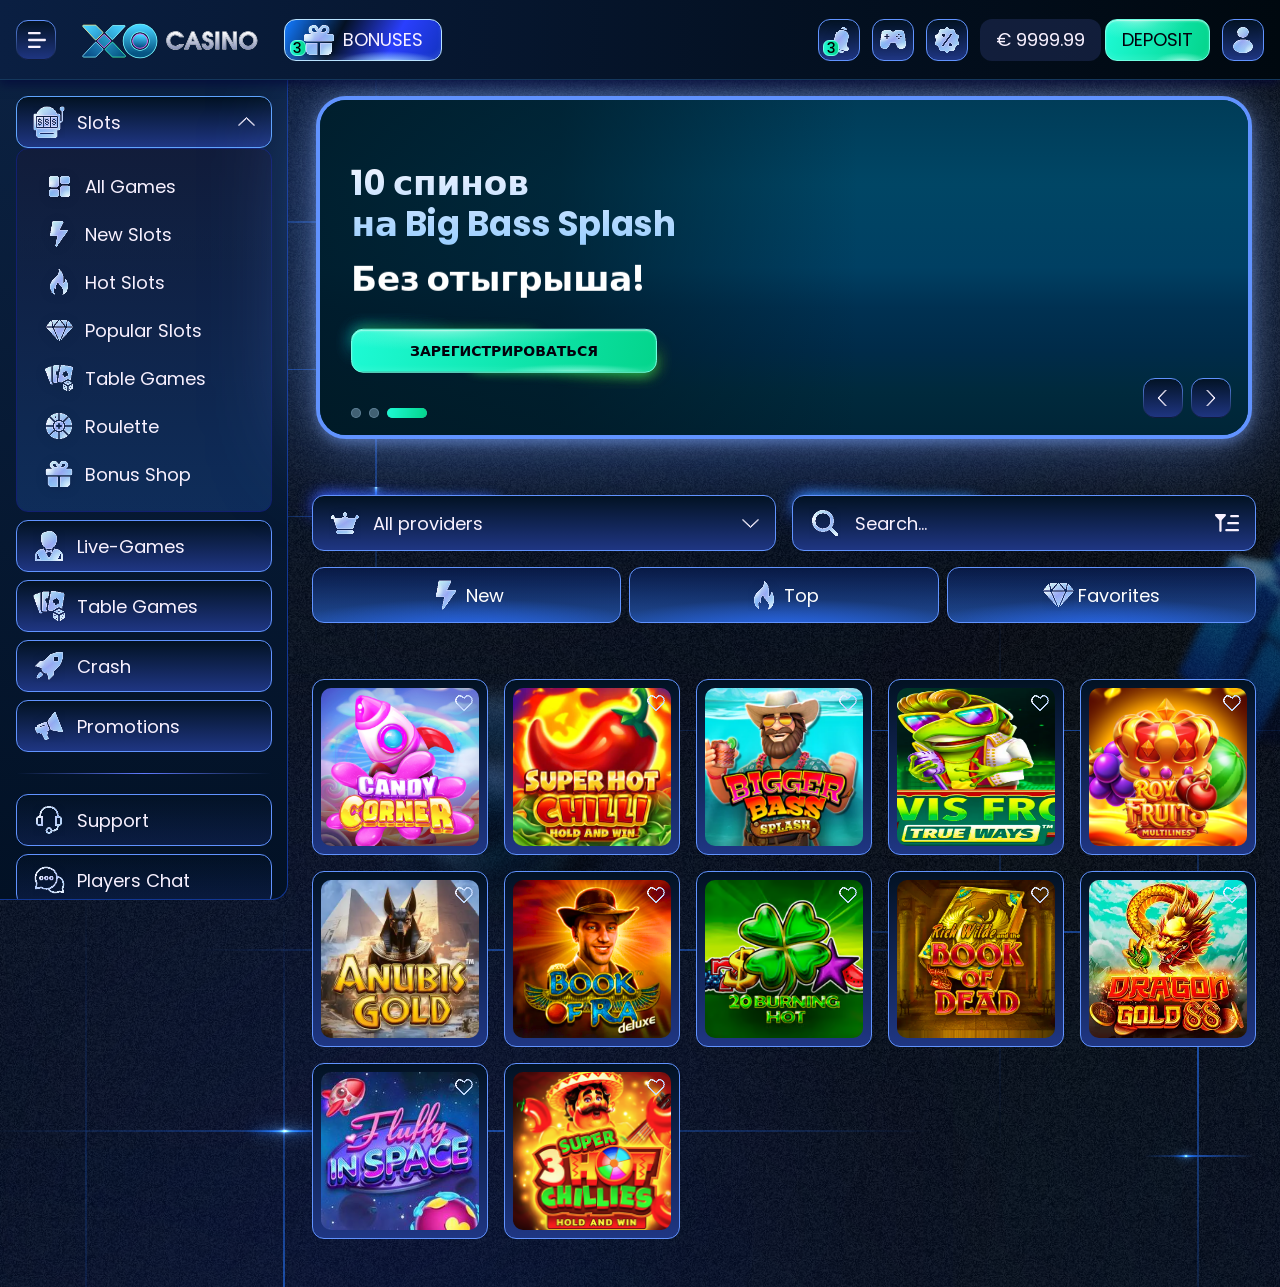
==== commit f0b1aa48: "Add XO Casino hero: version-1-video and version-2-html Recreate the Figma lobby (header, side menu, " ====
--- a/index.html
+++ b/index.html
@@ -7,6 +7,7 @@
   <link rel="preconnect" href="https://fonts.googleapis.com" />
   <link rel="preconnect" href="https://fonts.gstatic.com" crossorigin />
   <link href="https://fonts.googleapis.com/css2?family=Poppins:wght@400;500;700;800&display=swap" rel="stylesheet" />
+  <link rel="preload" href="assets/video/fishman.mp4" as="video" type="video/mp4" />
   <link rel="stylesheet" href="css/styles.css" />
 </head>
 <body>
@@ -163,40 +164,87 @@
 
     <main class="content">
       <!-- ============ Hero slider ============ -->
-      <section class="hero hero--html" aria-roledescription="carousel" aria-label="Promotions" data-slider>
+      <section class="hero" aria-roledescription="carousel" aria-label="Promotions" data-slider>
         <div class="hero__viewport">
           <div class="hero__track" data-slider-track>
 
-            <!-- Slide template (HTML banner): an Adobe Animate export lives in banners/<name>/{desktop,mobile}.
-                 The banner paints its own art, copy and button; .hero-banner__cta is the real, clickable link on top of it.
-                 The iframe src is set by js/banner.js (desktop ≥ 768px, mobile below) and loaded only when the slide is shown. -->
-            <article class="hero-slide hero-slide--html" role="group" aria-roledescription="slide" aria-label="1 of 3">
-              <div class="hero-banner" data-banner
-                   data-src-desktop="banners/desktop/index.html"
-                   data-src-mobile="banners/mobile/index.html">
-                <iframe class="hero-banner__frame" title="Big Bass Splash — 10 спинов" tabindex="-1" aria-hidden="true"></iframe>
-                <h1 class="visually-hidden">10 спинов на Big Bass Splash — за регистрацию, без депозита, без отыгрыша!</h1>
-                <a class="hero-banner__cta" href="#"><span class="visually-hidden">Зарегистрироваться</span></a>
+            <!-- Slide template: duplicate <article class="hero-slide"> to add a banner.
+                 --hero-fill = colour of the video's left edge (fills the area the video doesn't cover). -->
+            <article class="hero-slide" role="group" aria-roledescription="slide" aria-label="1 of 3"
+                     style="--hero-fill: linear-gradient(180deg,#003c58 0%,#004665 25%,#004063 50%,#003152 62%,#002b49 75%,#002a3d 87%,#002537 100%)">
+              <div class="hero-slide__media">
+                <video class="hero-slide__video" src="assets/video/fishman.mp4" muted loop playsinline preload="auto"></video>
+              </div>
+              <div class="hero-slide__shade"></div>
+              <div class="hero-slide__content">
+                <h1 class="hero-slide__title">
+                  <span class="hero-slide__title-main">10 спинов<br /> на Big Bass Splash</span>
+                  <span class="hero-slide__title-accent">
+                    <span class="visually-hidden">За регистрацию, без депозита, без отыгрыша!</span>
+                    <span class="flip" data-flip aria-hidden="true">
+                      <span class="flip__item">За регистрацию</span>
+                      <span class="flip__item is-current">Без депозита!</span>
+                      <span class="flip__item">Без отыгрыша!</span>
+                    </span>
+                  </span>
+                </h1>
+                <div class="btn-glow hero-slide__cta">
+                  <img class="btn-glow__a" src="assets/img/blur-btn-a.svg" alt="" />
+                  <img class="btn-glow__b" src="assets/img/blur-btn-b.svg" alt="" />
+                  <a class="btn-primary btn-primary--lg" href="#">Зарегистрироваться</a>
+                </div>
               </div>
             </article>
 
-            <!-- PLACEHOLDER slides (same banner) — only to demonstrate the pagination & arrows. Replace or delete. -->
-            <article class="hero-slide hero-slide--html" role="group" aria-roledescription="slide" aria-label="2 of 3">
-              <div class="hero-banner" data-banner
-                   data-src-desktop="banners/desktop/index.html"
-                   data-src-mobile="banners/mobile/index.html">
-                <iframe class="hero-banner__frame" title="Big Bass Splash — 10 спинов" tabindex="-1" aria-hidden="true"></iframe>
-                <h2 class="visually-hidden">10 спинов на Big Bass Splash — за регистрацию, без депозита, без отыгрыша!</h2>
-                <a class="hero-banner__cta" href="#"><span class="visually-hidden">Зарегистрироваться</span></a>
+            <!-- PLACEHOLDER slides (same content) — only to demonstrate the pagination & arrows. Replace or delete. -->
+            <article class="hero-slide" role="group" aria-roledescription="slide" aria-label="2 of 3"
+                     style="--hero-fill: linear-gradient(180deg,#003c58 0%,#004665 25%,#004063 50%,#003152 62%,#002b49 75%,#002a3d 87%,#002537 100%)">
+              <div class="hero-slide__media">
+                <video class="hero-slide__video" src="assets/video/fishman.mp4" muted loop playsinline preload="none"></video>
+              </div>
+              <div class="hero-slide__shade"></div>
+              <div class="hero-slide__content">
+                <h2 class="hero-slide__title">
+                  <span class="hero-slide__title-main">10 спинов<br /> на Big Bass Splash</span>
+                  <span class="hero-slide__title-accent">
+                    <span class="visually-hidden">За регистрацию, без депозита, без отыгрыша!</span>
+                    <span class="flip" data-flip aria-hidden="true">
+                      <span class="flip__item">За регистрацию</span>
+                      <span class="flip__item is-current">Без депозита!</span>
+                      <span class="flip__item">Без отыгрыша!</span>
+                    </span>
+                  </span>
+                </h2>
+                <div class="btn-glow hero-slide__cta">
+                  <img class="btn-glow__a" src="assets/img/blur-btn-a.svg" alt="" />
+                  <img class="btn-glow__b" src="assets/img/blur-btn-b.svg" alt="" />
+                  <a class="btn-primary btn-primary--lg" href="#">Зарегистрироваться</a>
+                </div>
               </div>
             </article>
-            <article class="hero-slide hero-slide--html" role="group" aria-roledescription="slide" aria-label="3 of 3">
-              <div class="hero-banner" data-banner
-                   data-src-desktop="banners/desktop/index.html"
-                   data-src-mobile="banners/mobile/index.html">
-                <iframe class="hero-banner__frame" title="Big Bass Splash — 10 спинов" tabindex="-1" aria-hidden="true"></iframe>
-                <h2 class="visually-hidden">10 спинов на Big Bass Splash — за регистрацию, без депозита, без отыгрыша!</h2>
-                <a class="hero-banner__cta" href="#"><span class="visually-hidden">Зарегистрироваться</span></a>
+            <article class="hero-slide" role="group" aria-roledescription="slide" aria-label="3 of 3"
+                     style="--hero-fill: linear-gradient(180deg,#003c58 0%,#004665 25%,#004063 50%,#003152 62%,#002b49 75%,#002a3d 87%,#002537 100%)">
+              <div class="hero-slide__media">
+                <video class="hero-slide__video" src="assets/video/fishman.mp4" muted loop playsinline preload="none"></video>
+              </div>
+              <div class="hero-slide__shade"></div>
+              <div class="hero-slide__content">
+                <h2 class="hero-slide__title">
+                  <span class="hero-slide__title-main">10 спинов<br /> на Big Bass Splash</span>
+                  <span class="hero-slide__title-accent">
+                    <span class="visually-hidden">За регистрацию, без депозита, без отыгрыша!</span>
+                    <span class="flip" data-flip aria-hidden="true">
+                      <span class="flip__item">За регистрацию</span>
+                      <span class="flip__item is-current">Без депозита!</span>
+                      <span class="flip__item">Без отыгрыша!</span>
+                    </span>
+                  </span>
+                </h2>
+                <div class="btn-glow hero-slide__cta">
+                  <img class="btn-glow__a" src="assets/img/blur-btn-a.svg" alt="" />
+                  <img class="btn-glow__b" src="assets/img/blur-btn-b.svg" alt="" />
+                  <a class="btn-primary btn-primary--lg" href="#">Зарегистрироваться</a>
+                </div>
               </div>
             </article>
 
@@ -282,7 +330,6 @@
     </div>
   </nav>
 
-  <script src="js/banner.js" defer></script>
   <script src="js/main.js" defer></script>
 </body>
 </html>
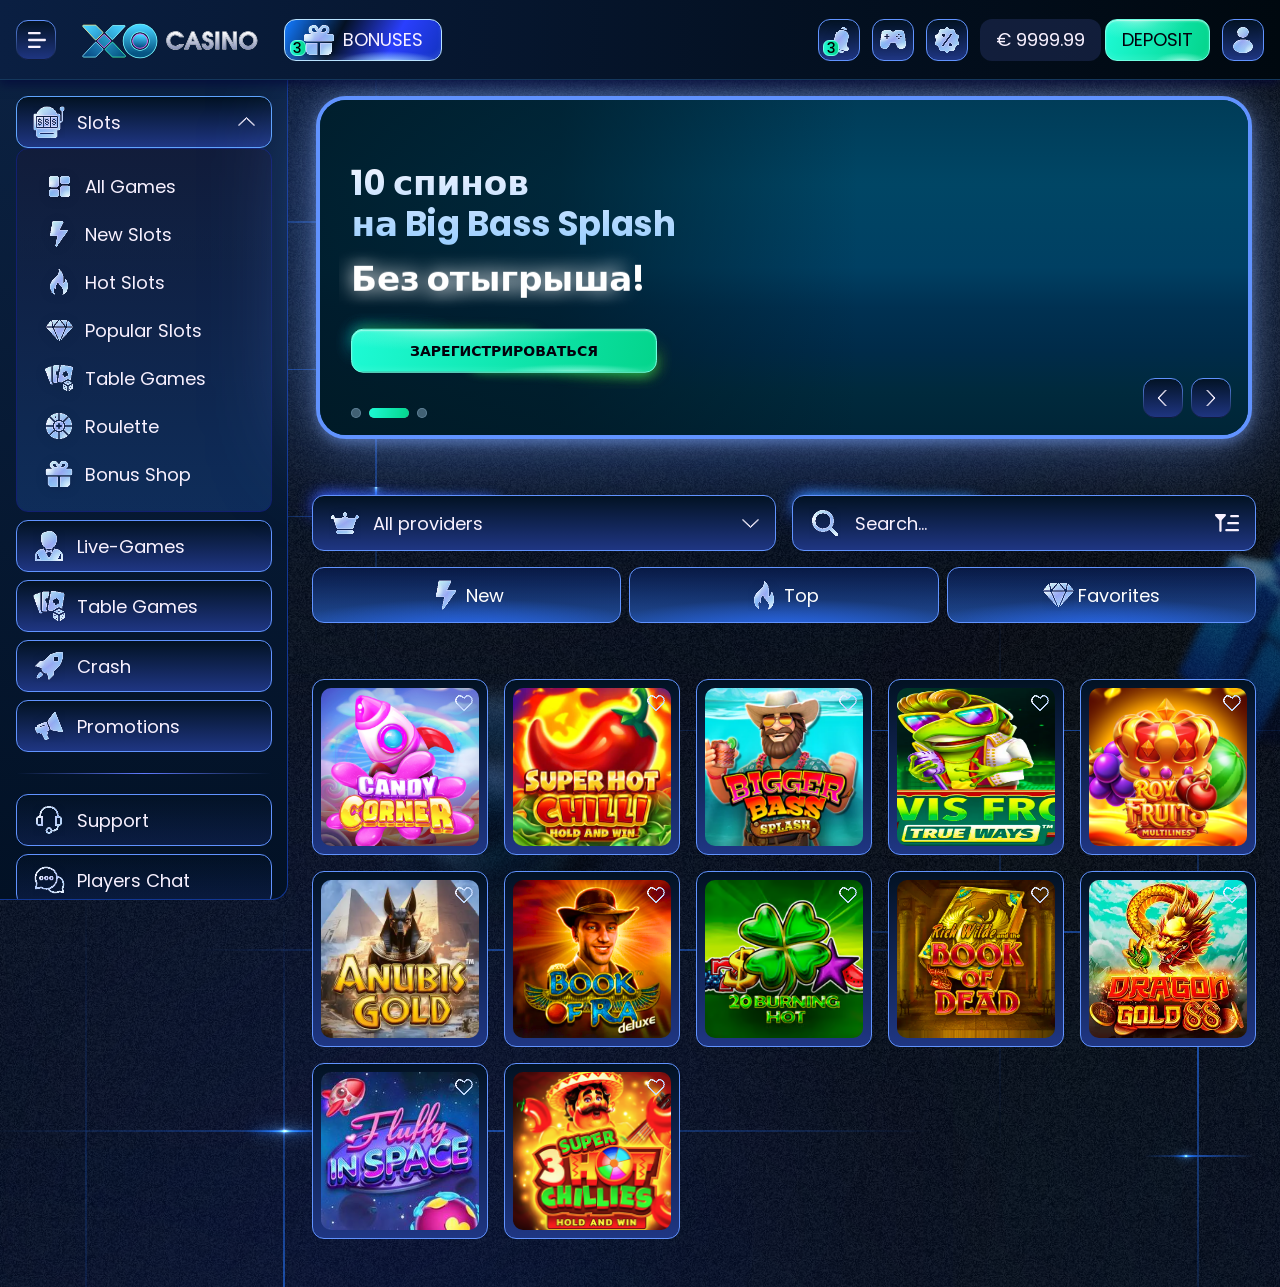
==== commit e77b090c: "Add cache-busting version to CSS/JS links Co-Authored-By: Claude Opus 5.5 <noreply@anthropic.com>" ====
--- a/index.html
+++ b/index.html
@@ -8,7 +8,7 @@
   <link rel="preconnect" href="https://fonts.gstatic.com" crossorigin />
   <link href="https://fonts.googleapis.com/css2?family=Poppins:wght@400;500;700;800&display=swap" rel="stylesheet" />
   <link rel="preload" href="assets/video/fishman.mp4" as="video" type="video/mp4" />
-  <link rel="stylesheet" href="css/styles.css" />
+  <link rel="stylesheet" href="css/styles.css?v=3" />
 </head>
 <body>
   <!-- ============ Decorative page background (Figma: Background) ============ -->
@@ -330,6 +330,6 @@
     </div>
   </nav>
 
-  <script src="js/main.js" defer></script>
+  <script src="js/main.js?v=3" defer></script>
 </body>
 </html>
--- a/css/styles.css
+++ b/css/styles.css
@@ -1030,7 +1030,7 @@
     width: 100%;
     max-width: 480px;
     height: auto;
-    margin-inline: auto;
+    margin: 16px auto 0;       /* gap under the header (the video version is full-bleed) */
   }
   .hero--html .hero__viewport {
     border: 2px solid var(--blue-border);
@@ -1101,9 +1101,16 @@
     right: 0;
     bottom: 0;
     display: block;
-    height: calc(84px + env(safe-area-inset-bottom));
-    background: #00060c;
-  }
+    height: calc(120px + env(safe-area-inset-bottom));
+    /* soft fade instead of a solid black strip; the bar keeps its own background */
+    background: linear-gradient(180deg,
+      rgba(0, 6, 12, 0) 0%,
+      rgba(0, 6, 12, .55) 35%,
+      rgba(0, 6, 12, .88) 70%,
+      #00060c 100%);
+    pointer-events: none;      /* the transparent part must not block taps on the cards */
+  }
+  .mnav__bar { pointer-events: auto; }
   .mnav__bar {
     position: absolute;
     left: 50%;
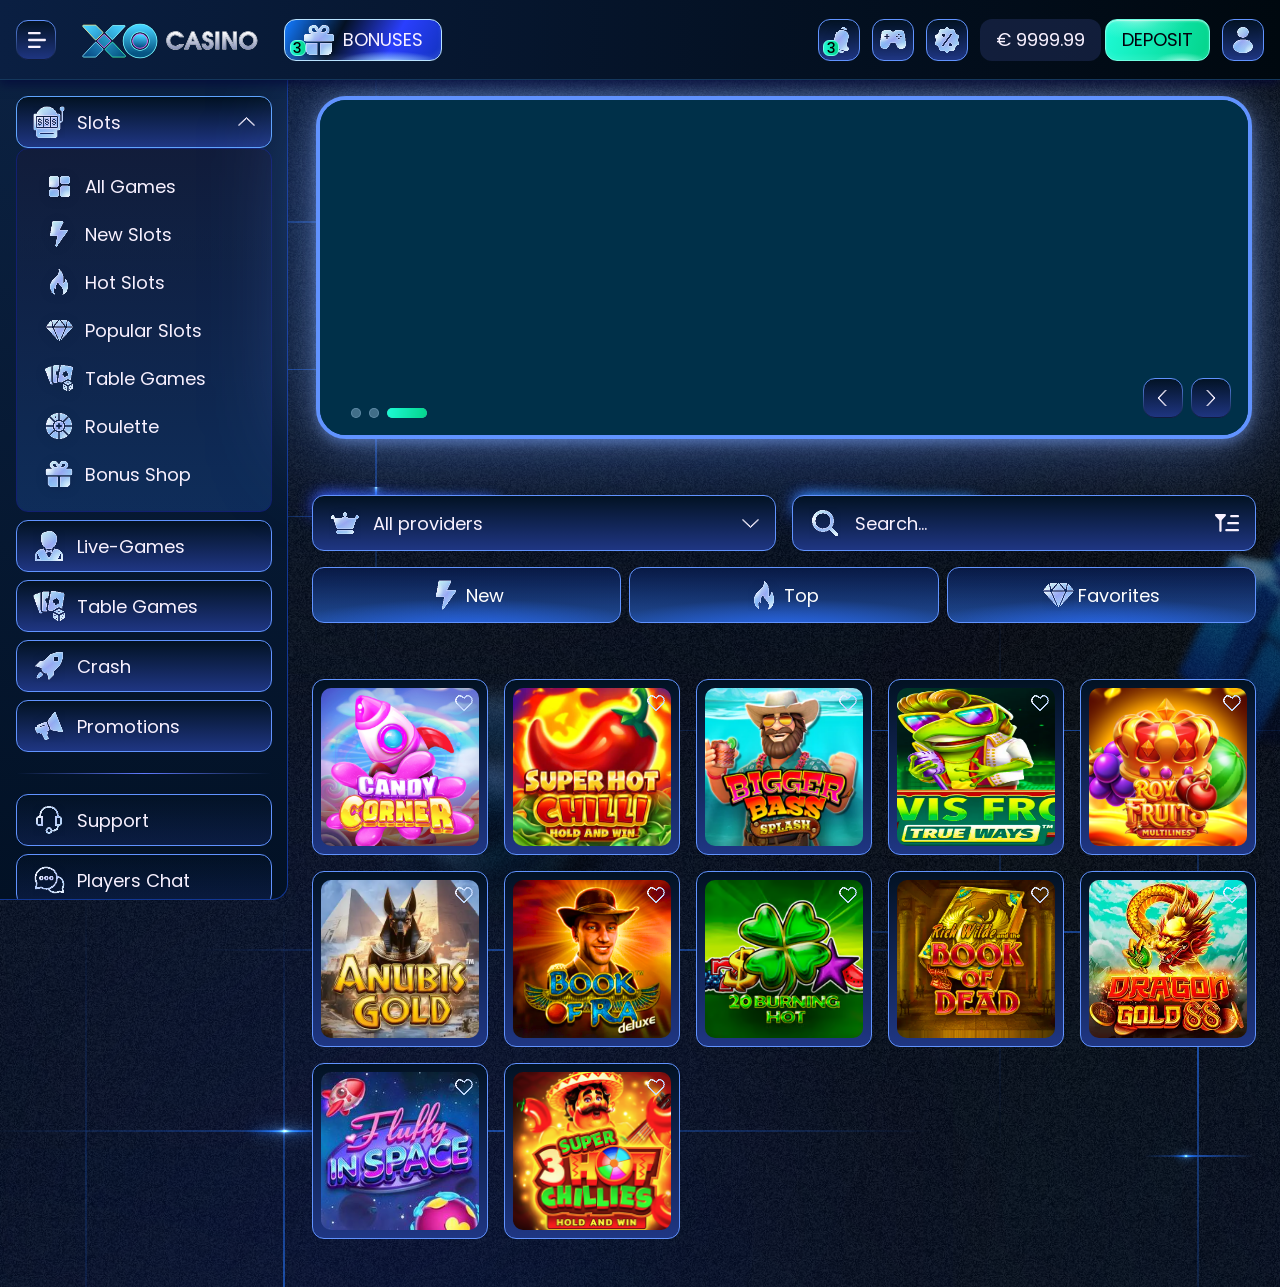
==== commit 5a0eca3e: "Add cache-busting version to CSS/JS links Co-Authored-By: Claude Opus 5.5 <noreply@anthropic.com>" ====
--- a/index.html
+++ b/index.html
@@ -7,7 +7,6 @@
   <link rel="preconnect" href="https://fonts.googleapis.com" />
   <link rel="preconnect" href="https://fonts.gstatic.com" crossorigin />
   <link href="https://fonts.googleapis.com/css2?family=Poppins:wght@400;500;700;800&display=swap" rel="stylesheet" />
-  <link rel="preload" href="assets/video/fishman.mp4" as="video" type="video/mp4" />
   <link rel="stylesheet" href="css/styles.css?v=3" />
 </head>
 <body>
@@ -164,87 +163,40 @@
 
     <main class="content">
       <!-- ============ Hero slider ============ -->
-      <section class="hero" aria-roledescription="carousel" aria-label="Promotions" data-slider>
+      <section class="hero hero--html" aria-roledescription="carousel" aria-label="Promotions" data-slider>
         <div class="hero__viewport">
           <div class="hero__track" data-slider-track>
 
-            <!-- Slide template: duplicate <article class="hero-slide"> to add a banner.
-                 --hero-fill = colour of the video's left edge (fills the area the video doesn't cover). -->
-            <article class="hero-slide" role="group" aria-roledescription="slide" aria-label="1 of 3"
-                     style="--hero-fill: linear-gradient(180deg,#003c58 0%,#004665 25%,#004063 50%,#003152 62%,#002b49 75%,#002a3d 87%,#002537 100%)">
-              <div class="hero-slide__media">
-                <video class="hero-slide__video" src="assets/video/fishman.mp4" muted loop playsinline preload="auto"></video>
-              </div>
-              <div class="hero-slide__shade"></div>
-              <div class="hero-slide__content">
-                <h1 class="hero-slide__title">
-                  <span class="hero-slide__title-main">10 спинов<br /> на Big Bass Splash</span>
-                  <span class="hero-slide__title-accent">
-                    <span class="visually-hidden">За регистрацию, без депозита, без отыгрыша!</span>
-                    <span class="flip" data-flip aria-hidden="true">
-                      <span class="flip__item">За регистрацию</span>
-                      <span class="flip__item is-current">Без депозита!</span>
-                      <span class="flip__item">Без отыгрыша!</span>
-                    </span>
-                  </span>
-                </h1>
-                <div class="btn-glow hero-slide__cta">
-                  <img class="btn-glow__a" src="assets/img/blur-btn-a.svg" alt="" />
-                  <img class="btn-glow__b" src="assets/img/blur-btn-b.svg" alt="" />
-                  <a class="btn-primary btn-primary--lg" href="#">Зарегистрироваться</a>
-                </div>
+            <!-- Slide template (HTML banner): an Adobe Animate export lives in banners/<name>/{desktop,mobile}.
+                 The banner paints its own art, copy and button; .hero-banner__cta is the real, clickable link on top of it.
+                 The iframe src is set by js/banner.js (desktop ≥ 768px, mobile below) and loaded only when the slide is shown. -->
+            <article class="hero-slide hero-slide--html" role="group" aria-roledescription="slide" aria-label="1 of 3">
+              <div class="hero-banner" data-banner
+                   data-src-desktop="banners/desktop/index.html"
+                   data-src-mobile="banners/mobile/index.html">
+                <iframe class="hero-banner__frame" title="Big Bass Splash — 10 спинов" tabindex="-1" aria-hidden="true"></iframe>
+                <h1 class="visually-hidden">10 спинов на Big Bass Splash — за регистрацию, без депозита, без отыгрыша!</h1>
+                <a class="hero-banner__cta" href="#"><span class="visually-hidden">Зарегистрироваться</span></a>
               </div>
             </article>
 
-            <!-- PLACEHOLDER slides (same content) — only to demonstrate the pagination & arrows. Replace or delete. -->
-            <article class="hero-slide" role="group" aria-roledescription="slide" aria-label="2 of 3"
-                     style="--hero-fill: linear-gradient(180deg,#003c58 0%,#004665 25%,#004063 50%,#003152 62%,#002b49 75%,#002a3d 87%,#002537 100%)">
-              <div class="hero-slide__media">
-                <video class="hero-slide__video" src="assets/video/fishman.mp4" muted loop playsinline preload="none"></video>
-              </div>
-              <div class="hero-slide__shade"></div>
-              <div class="hero-slide__content">
-                <h2 class="hero-slide__title">
-                  <span class="hero-slide__title-main">10 спинов<br /> на Big Bass Splash</span>
-                  <span class="hero-slide__title-accent">
-                    <span class="visually-hidden">За регистрацию, без депозита, без отыгрыша!</span>
-                    <span class="flip" data-flip aria-hidden="true">
-                      <span class="flip__item">За регистрацию</span>
-                      <span class="flip__item is-current">Без депозита!</span>
-                      <span class="flip__item">Без отыгрыша!</span>
-                    </span>
-                  </span>
-                </h2>
-                <div class="btn-glow hero-slide__cta">
-                  <img class="btn-glow__a" src="assets/img/blur-btn-a.svg" alt="" />
-                  <img class="btn-glow__b" src="assets/img/blur-btn-b.svg" alt="" />
-                  <a class="btn-primary btn-primary--lg" href="#">Зарегистрироваться</a>
-                </div>
+            <!-- PLACEHOLDER slides (same banner) — only to demonstrate the pagination & arrows. Replace or delete. -->
+            <article class="hero-slide hero-slide--html" role="group" aria-roledescription="slide" aria-label="2 of 3">
+              <div class="hero-banner" data-banner
+                   data-src-desktop="banners/desktop/index.html"
+                   data-src-mobile="banners/mobile/index.html">
+                <iframe class="hero-banner__frame" title="Big Bass Splash — 10 спинов" tabindex="-1" aria-hidden="true"></iframe>
+                <h2 class="visually-hidden">10 спинов на Big Bass Splash — за регистрацию, без депозита, без отыгрыша!</h2>
+                <a class="hero-banner__cta" href="#"><span class="visually-hidden">Зарегистрироваться</span></a>
               </div>
             </article>
-            <article class="hero-slide" role="group" aria-roledescription="slide" aria-label="3 of 3"
-                     style="--hero-fill: linear-gradient(180deg,#003c58 0%,#004665 25%,#004063 50%,#003152 62%,#002b49 75%,#002a3d 87%,#002537 100%)">
-              <div class="hero-slide__media">
-                <video class="hero-slide__video" src="assets/video/fishman.mp4" muted loop playsinline preload="none"></video>
-              </div>
-              <div class="hero-slide__shade"></div>
-              <div class="hero-slide__content">
-                <h2 class="hero-slide__title">
-                  <span class="hero-slide__title-main">10 спинов<br /> на Big Bass Splash</span>
-                  <span class="hero-slide__title-accent">
-                    <span class="visually-hidden">За регистрацию, без депозита, без отыгрыша!</span>
-                    <span class="flip" data-flip aria-hidden="true">
-                      <span class="flip__item">За регистрацию</span>
-                      <span class="flip__item is-current">Без депозита!</span>
-                      <span class="flip__item">Без отыгрыша!</span>
-                    </span>
-                  </span>
-                </h2>
-                <div class="btn-glow hero-slide__cta">
-                  <img class="btn-glow__a" src="assets/img/blur-btn-a.svg" alt="" />
-                  <img class="btn-glow__b" src="assets/img/blur-btn-b.svg" alt="" />
-                  <a class="btn-primary btn-primary--lg" href="#">Зарегистрироваться</a>
-                </div>
+            <article class="hero-slide hero-slide--html" role="group" aria-roledescription="slide" aria-label="3 of 3">
+              <div class="hero-banner" data-banner
+                   data-src-desktop="banners/desktop/index.html"
+                   data-src-mobile="banners/mobile/index.html">
+                <iframe class="hero-banner__frame" title="Big Bass Splash — 10 спинов" tabindex="-1" aria-hidden="true"></iframe>
+                <h2 class="visually-hidden">10 спинов на Big Bass Splash — за регистрацию, без депозита, без отыгрыша!</h2>
+                <a class="hero-banner__cta" href="#"><span class="visually-hidden">Зарегистрироваться</span></a>
               </div>
             </article>
 
@@ -330,6 +282,7 @@
     </div>
   </nav>
 
+  <script src="js/banner.js?v=3" defer></script>
   <script src="js/main.js?v=3" defer></script>
 </body>
 </html>
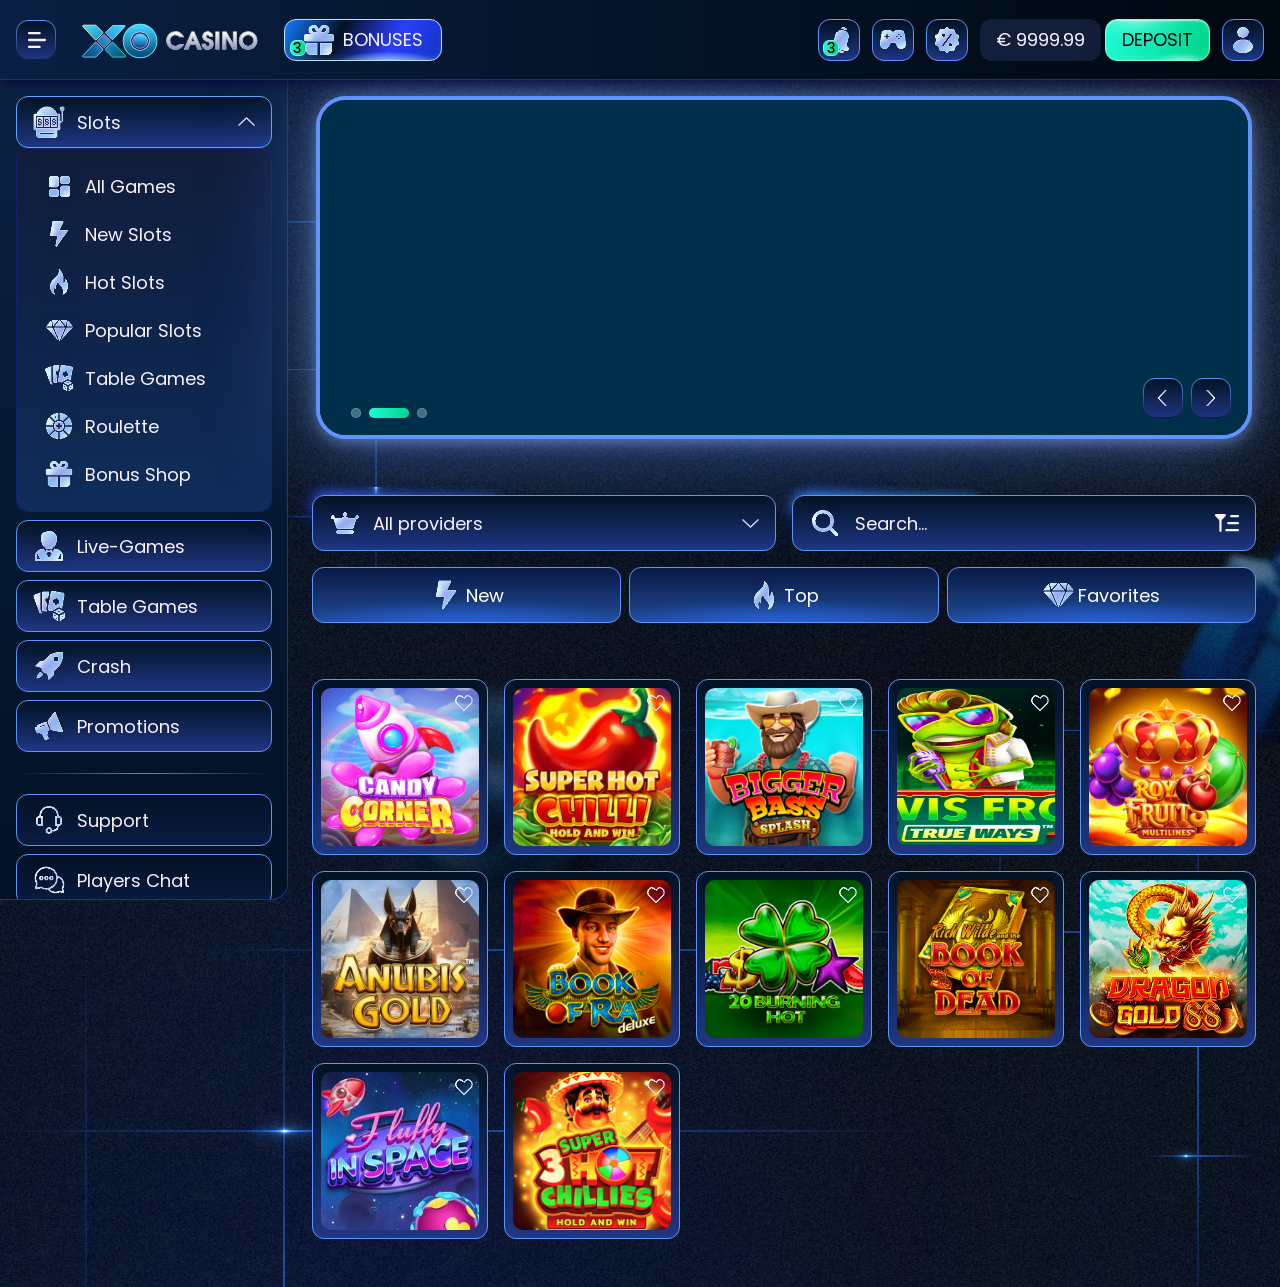
==== commit c8181fbc: "upd v2" ====
--- a/index.html
+++ b/index.html
@@ -1,288 +1,967 @@
 <!doctype html>
 <html lang="ru">
-<head>
-  <meta charset="utf-8" />
-  <meta name="viewport" content="width=device-width, initial-scale=1, viewport-fit=cover" />
-  <title>XO Casino</title>
-  <link rel="preconnect" href="https://fonts.googleapis.com" />
-  <link rel="preconnect" href="https://fonts.gstatic.com" crossorigin />
-  <link href="https://fonts.googleapis.com/css2?family=Poppins:wght@400;500;700;800&display=swap" rel="stylesheet" />
-  <link rel="stylesheet" href="css/styles.css?v=3" />
-</head>
-<body>
-  <!-- ============ Decorative page background (Figma: Background) ============ -->
-  <div class="page-bg" aria-hidden="true">
-    <img class="page-bg__blurs" src="assets/img/bg-blurs.svg" alt="" />
-    <img class="page-bg__blurs-m" src="assets/img/m-bg-blurs.svg" alt="" />
-
-    <div class="bg-decor">
-      <!-- net-2 (top left) -->
-      <i class="ln ln--h" style="left:174.6px;top:-5.92px;width:894.4px;height:1.22px"></i>
-      <i class="ln ln--h" style="left:-38px;top:141px;width:973px;height:2px"></i>
-      <i class="ln ln--h" style="left:-297px;top:289.23px;width:1025.3px;height:0.813px"></i>
-      <i class="ln ln--h" style="left:145.32px;top:436.4px;width:461px;height:0.813px"></i>
-      <i class="ln ln--v" style="left:375.43px;top:-162.03px;width:1.626px;height:861px"></i>
-      <i class="ln ln--v ln--dim" style="left:214.44px;top:-162.03px;width:1.626px;height:678px"></i>
-      <i class="fl" style="left:343.25px;top:123.36px;width:67.96px;height:37.59px"></i>
-      <i class="fl fl--half" style="left:214.25px;top:274.6px;width:27.3px;height:30.08px"></i>
-      <i class="fl fl--rot" style="left:203.68px;top:270.53px;width:21.59px;height:39.03px"></i>
-      <i class="fl fl--half fl--rot" style="left:359.17px;top:407.13px;width:33.34px;height:30.08px"></i>
-
-      <!-- net-1 (left) -->
-      <i class="ln ln--h" style="left:36px;top:869px;width:1100px;height:1.5px"></i>
-      <i class="ln ln--h" style="left:-225px;top:1050px;width:1361px;height:2px"></i>
-      <i class="ln ln--h" style="left:-544px;top:1232px;width:1261px;height:1px"></i>
-      <i class="ln ln--h" style="left:0;top:1413px;width:567px;height:1px"></i>
-      <i class="ln ln--v" style="left:283px;top:677px;width:2px;height:1059px"></i>
-      <i class="ln ln--v ln--dim" style="left:85px;top:677px;width:2px;height:834px"></i>
-      <i class="fl" style="left:243px;top:1028px;width:83.16px;height:46px"></i>
-      <i class="fl fl--half" style="left:86px;top:1214px;width:33px;height:37px"></i>
-      <i class="fl fl--rot" style="left:73px;top:1209px;width:26.55px;height:48px"></i>
-      <i class="fl fl--half fl--rot" style="left:263px;top:1377px;width:41px;height:37px"></i>
-      <i class="fl" style="left:419px;top:855px;width:52.43px;height:29px"></i>
-      <i class="fl fl--rot" style="left:431px;top:844px;width:28.76px;height:52px"></i>
-
-      <!-- net-4 (left, lower) -->
-      <i class="ln ln--h" style="left:37px;top:1983px;width:1100px;height:1.5px"></i>
-      <i class="ln ln--h" style="left:-224px;top:2164px;width:1361px;height:2px"></i>
-      <i class="ln ln--h" style="left:1px;top:2346px;width:567px;height:1px"></i>
-      <i class="ln ln--h" style="left:1px;top:2527px;width:567px;height:1px"></i>
-      <i class="ln ln--v" style="left:284px;top:1791px;width:2px;height:1059px"></i>
-      <i class="ln ln--v ln--dim" style="left:86px;top:1791px;width:2px;height:834px"></i>
-      <i class="fl" style="left:426px;top:1972px;width:37.97px;height:21px"></i>
-      <i class="fl fl--half" style="left:252px;top:2147px;width:33px;height:37px"></i>
-      <i class="fl fl--rot" style="left:272px;top:2141px;width:26.55px;height:48px"></i>
-
-      <!-- net-3 (right, anchored to the right edge) -->
-      <i class="ln ln--h" style="right:-351px;top:650px;width:1261px;height:1px"></i>
-      <i class="ln ln--h" style="right:-79px;top:851px;width:670px;height:2px"></i>
-      <i class="ln ln--h" style="right:3px;top:1075px;width:156px;height:2px"></i>
-      <i class="ln ln--v" style="right:81px;top:534px;width:2px;height:864px"></i>
-      <i class="ln ln--v ln--dim" style="right:279px;top:372px;width:2px;height:834px"></i>
-      <i class="fl fl--half fl--rot" style="right:76.25px;top:852px;width:12.75px;height:21px"></i>
-      <i class="fl" style="right:81px;top:1063px;width:26px;height:26px"></i>
-
-      <i class="ln ln--h" style="right:-1px;top:1699px;width:298px;height:2px"></i>
-      <i class="ln ln--h" style="right:-433px;top:1880px;width:670px;height:2px"></i>
-      <i class="ln ln--h" style="right:-752px;top:2062px;width:1261px;height:1px"></i>
-      <i class="ln ln--h" style="right:-208px;top:2243px;width:567px;height:1px"></i>
-      <i class="ln ln--v" style="right:75px;top:1315px;width:2px;height:1251px"></i>
-      <i class="ln ln--v ln--dim" style="right:-123px;top:1507px;width:2px;height:834px"></i>
-      <i class="fl" style="right:35.84px;top:1858px;width:83.16px;height:46px"></i>
-      <i class="fl fl--rot" style="right:63.45px;top:1676px;width:26.55px;height:48px"></i>
-      <i class="fl fl--half fl--rot" style="right:55px;top:2207px;width:41px;height:37px"></i>
-
-      <!-- floating X / O / present -->
-      <img class="deco" src="assets/img/bg-o-1.png" alt="" style="left:388px;top:618px;width:229px;height:219px;filter:blur(10px)" />
-      <img class="deco" src="assets/img/bg-x-1.png" alt="" style="right:80px;top:1250px;width:327px;height:309px;filter:blur(10px)" />
-      <img class="deco" src="assets/img/bg-o-2.png" alt="" style="right:-113px;top:2398px;width:296px;height:301px;filter:blur(6px)" />
-      <img class="deco" src="assets/img/bg-x-2.png" alt="" style="left:-66.9px;top:1588.1px;width:295px;height:258.13px;filter:blur(6px);transform:rotate(-37.49deg)" />
-      <img class="deco deco--present" src="assets/img/bg-present.png" alt="" style="right:-116.7px;top:458.9px;width:206.23px;height:212.68px;filter:blur(3px);transform:rotate(-152.44deg) scaleY(-1)" />
+  <head>
+    <meta charset="utf-8" />
+    <meta
+      name="viewport"
+      content="width=device-width, initial-scale=1, viewport-fit=cover"
+    />
+    <title>XO Casino</title>
+    <link rel="preconnect" href="https://fonts.googleapis.com" />
+    <link rel="preconnect" href="https://fonts.gstatic.com" crossorigin />
+    <link
+      href="https://fonts.googleapis.com/css2?family=Poppins:wght@400;500;700;800&display=swap"
+      rel="stylesheet"
+    />
+    <link rel="stylesheet" href="css/styles.css?v=3" />
+  </head>
+  <body>
+    <div class="page-bg" aria-hidden="true">
+      <img class="page-bg__blurs" src="assets/img/bg-blurs.svg" alt="" />
+      <img class="page-bg__blurs-m" src="assets/img/m-bg-blurs.svg" alt="" />
+
+      <div class="bg-decor">
+        <!-- net-2 (top left) -->
+        <i
+          class="ln ln--h"
+          style="left: 174.6px; top: -5.92px; width: 894.4px; height: 1.22px"
+        ></i>
+        <i
+          class="ln ln--h"
+          style="left: -38px; top: 141px; width: 973px; height: 2px"
+        ></i>
+        <i
+          class="ln ln--h"
+          style="left: -297px; top: 289.23px; width: 1025.3px; height: 0.813px"
+        ></i>
+        <i
+          class="ln ln--h"
+          style="left: 145.32px; top: 436.4px; width: 461px; height: 0.813px"
+        ></i>
+        <i
+          class="ln ln--v"
+          style="left: 375.43px; top: -162.03px; width: 1.626px; height: 861px"
+        ></i>
+        <i
+          class="ln ln--v ln--dim"
+          style="left: 214.44px; top: -162.03px; width: 1.626px; height: 678px"
+        ></i>
+        <i
+          class="fl"
+          style="left: 343.25px; top: 123.36px; width: 67.96px; height: 37.59px"
+        ></i>
+        <i
+          class="fl fl--half"
+          style="left: 214.25px; top: 274.6px; width: 27.3px; height: 30.08px"
+        ></i>
+        <i
+          class="fl fl--rot"
+          style="left: 203.68px; top: 270.53px; width: 21.59px; height: 39.03px"
+        ></i>
+        <i
+          class="fl fl--half fl--rot"
+          style="left: 359.17px; top: 407.13px; width: 33.34px; height: 30.08px"
+        ></i>
+
+        <!-- net-1 (left) -->
+        <i
+          class="ln ln--h"
+          style="left: 36px; top: 869px; width: 1100px; height: 1.5px"
+        ></i>
+        <i
+          class="ln ln--h"
+          style="left: -225px; top: 1050px; width: 1361px; height: 2px"
+        ></i>
+        <i
+          class="ln ln--h"
+          style="left: -544px; top: 1232px; width: 1261px; height: 1px"
+        ></i>
+        <i
+          class="ln ln--h"
+          style="left: 0; top: 1413px; width: 567px; height: 1px"
+        ></i>
+        <i
+          class="ln ln--v"
+          style="left: 283px; top: 677px; width: 2px; height: 1059px"
+        ></i>
+        <i
+          class="ln ln--v ln--dim"
+          style="left: 85px; top: 677px; width: 2px; height: 834px"
+        ></i>
+        <i
+          class="fl"
+          style="left: 243px; top: 1028px; width: 83.16px; height: 46px"
+        ></i>
+        <i
+          class="fl fl--half"
+          style="left: 86px; top: 1214px; width: 33px; height: 37px"
+        ></i>
+        <i
+          class="fl fl--rot"
+          style="left: 73px; top: 1209px; width: 26.55px; height: 48px"
+        ></i>
+        <i
+          class="fl fl--half fl--rot"
+          style="left: 263px; top: 1377px; width: 41px; height: 37px"
+        ></i>
+        <i
+          class="fl"
+          style="left: 419px; top: 855px; width: 52.43px; height: 29px"
+        ></i>
+        <i
+          class="fl fl--rot"
+          style="left: 431px; top: 844px; width: 28.76px; height: 52px"
+        ></i>
+
+        <!-- net-4 (left, lower) -->
+        <i
+          class="ln ln--h"
+          style="left: 37px; top: 1983px; width: 1100px; height: 1.5px"
+        ></i>
+        <i
+          class="ln ln--h"
+          style="left: -224px; top: 2164px; width: 1361px; height: 2px"
+        ></i>
+        <i
+          class="ln ln--h"
+          style="left: 1px; top: 2346px; width: 567px; height: 1px"
+        ></i>
+        <i
+          class="ln ln--h"
+          style="left: 1px; top: 2527px; width: 567px; height: 1px"
+        ></i>
+        <i
+          class="ln ln--v"
+          style="left: 284px; top: 1791px; width: 2px; height: 1059px"
+        ></i>
+        <i
+          class="ln ln--v ln--dim"
+          style="left: 86px; top: 1791px; width: 2px; height: 834px"
+        ></i>
+        <i
+          class="fl"
+          style="left: 426px; top: 1972px; width: 37.97px; height: 21px"
+        ></i>
+        <i
+          class="fl fl--half"
+          style="left: 252px; top: 2147px; width: 33px; height: 37px"
+        ></i>
+        <i
+          class="fl fl--rot"
+          style="left: 272px; top: 2141px; width: 26.55px; height: 48px"
+        ></i>
+
+        <!-- net-3 (right, anchored to the right edge) -->
+        <i
+          class="ln ln--h"
+          style="right: -351px; top: 650px; width: 1261px; height: 1px"
+        ></i>
+        <i
+          class="ln ln--h"
+          style="right: -79px; top: 851px; width: 670px; height: 2px"
+        ></i>
+        <i
+          class="ln ln--h"
+          style="right: 3px; top: 1075px; width: 156px; height: 2px"
+        ></i>
+        <i
+          class="ln ln--v"
+          style="right: 81px; top: 534px; width: 2px; height: 864px"
+        ></i>
+        <i
+          class="ln ln--v ln--dim"
+          style="right: 279px; top: 372px; width: 2px; height: 834px"
+        ></i>
+        <i
+          class="fl fl--half fl--rot"
+          style="right: 76.25px; top: 852px; width: 12.75px; height: 21px"
+        ></i>
+        <i
+          class="fl"
+          style="right: 81px; top: 1063px; width: 26px; height: 26px"
+        ></i>
+
+        <i
+          class="ln ln--h"
+          style="right: -1px; top: 1699px; width: 298px; height: 2px"
+        ></i>
+        <i
+          class="ln ln--h"
+          style="right: -433px; top: 1880px; width: 670px; height: 2px"
+        ></i>
+        <i
+          class="ln ln--h"
+          style="right: -752px; top: 2062px; width: 1261px; height: 1px"
+        ></i>
+        <i
+          class="ln ln--h"
+          style="right: -208px; top: 2243px; width: 567px; height: 1px"
+        ></i>
+        <i
+          class="ln ln--v"
+          style="right: 75px; top: 1315px; width: 2px; height: 1251px"
+        ></i>
+        <i
+          class="ln ln--v ln--dim"
+          style="right: -123px; top: 1507px; width: 2px; height: 834px"
+        ></i>
+        <i
+          class="fl"
+          style="right: 35.84px; top: 1858px; width: 83.16px; height: 46px"
+        ></i>
+        <i
+          class="fl fl--rot"
+          style="right: 63.45px; top: 1676px; width: 26.55px; height: 48px"
+        ></i>
+        <i
+          class="fl fl--half fl--rot"
+          style="right: 55px; top: 2207px; width: 41px; height: 37px"
+        ></i>
+
+        <!-- floating X / O / present -->
+        <img
+          class="deco"
+          src="assets/img/bg-o-1.png"
+          alt=""
+          style="
+            left: 388px;
+            top: 618px;
+            width: 229px;
+            height: 219px;
+            filter: blur(10px);
+          "
+        />
+        <img
+          class="deco"
+          src="assets/img/bg-x-1.png"
+          alt=""
+          style="
+            right: 80px;
+            top: 1250px;
+            width: 327px;
+            height: 309px;
+            filter: blur(10px);
+          "
+        />
+        <img
+          class="deco"
+          src="assets/img/bg-o-2.png"
+          alt=""
+          style="
+            right: -113px;
+            top: 2398px;
+            width: 296px;
+            height: 301px;
+            filter: blur(6px);
+          "
+        />
+        <img
+          class="deco"
+          src="assets/img/bg-x-2.png"
+          alt=""
+          style="
+            left: -66.9px;
+            top: 1588.1px;
+            width: 295px;
+            height: 258.13px;
+            filter: blur(6px);
+            transform: rotate(-37.49deg);
+          "
+        />
+        <img
+          class="deco deco--present"
+          src="assets/img/bg-present.png"
+          alt=""
+          style="
+            right: -116.7px;
+            top: 458.9px;
+            width: 206.23px;
+            height: 212.68px;
+            filter: blur(3px);
+            transform: rotate(-152.44deg) scaleY(-1);
+          "
+        />
+      </div>
+      <div class="page-bg__noise"></div>
     </div>
-    <div class="page-bg__noise"></div>
-  </div>
-
-  <!-- ============ Header (Figma: Element - Header) ============ -->
-  <header class="header">
-    <div class="header__group">
-      <button class="header__menu" type="button" aria-label="Open menu" aria-expanded="false" data-sidebar-toggle>
-        <img class="only-desktop header__menu-ico" src="assets/icons/menu.svg" width="40" height="40" alt="" />
-        <img class="only-desktop header__menu-ico header__menu-ico--hover" src="assets/icons/menu-hover.svg" alt="" />
-        <img class="only-mobile header__menu-ico" src="assets/icons/m-menu.svg" width="36" height="36" alt="" />
-        <img class="only-mobile header__menu-ico header__menu-ico--hover" src="assets/icons/m-menu-hover.svg" alt="" />
-        <span class="header__close" aria-hidden="true"><img class="only-desktop" src="assets/icons/close.svg" width="32" height="32" alt="" /><img class="only-mobile" src="assets/icons/m-close.svg" width="24" height="24" alt="" /></span>
-      </button>
-      <a class="logo" href="#" aria-label="XO Casino">
-        <img class="only-desktop" src="assets/img/logo.svg" width="180" height="48" alt="XO Casino" />
-        <img class="only-mobile" src="assets/img/logo-m.svg" width="112" height="30" alt="XO Casino" />
-      </a>
-      <a class="btn-bonuses" href="#">
-        <img src="assets/icons/bonus.svg" width="32" height="32" alt="" />
-        <span>Bonuses</span>
-        <span class="count">3</span>
-      </a>
-    </div>
-
-    <!-- logged-in state (desktop design) -->
-    <div class="header__group header__user">
-      <a class="icon-btn icon-btn--md hide-tablet" href="#" aria-label="Notifications">
-        <img src="assets/icons/notification.svg" width="32" height="32" alt="" />
-        <span class="count">3</span>
-      </a>
-      <a class="icon-btn icon-btn--md hide-tablet" href="#" aria-label="Games"><img src="assets/icons/gamepad.svg" width="32" height="32" alt="" /></a>
-      <a class="icon-btn icon-btn--md hide-tablet" href="#" aria-label="Bonus wheel"><img src="assets/icons/settings.svg" width="32" height="32" alt="" /></a>
-      <div class="wallet">
-        <span class="wallet__balance">€ 9999.99</span>
-        <a class="btn-primary btn-primary--sm" href="#">Deposit</a>
+
+    <!-- ============ Header (Figma: Element - Header) ============ -->
+    <header class="header">
+      <div class="header__group">
+        <button
+          class="header__menu"
+          type="button"
+          aria-label="Open menu"
+          aria-expanded="false"
+          data-sidebar-toggle
+        >
+          <img
+            class="only-desktop header__menu-ico"
+            src="assets/icons/menu.svg"
+            width="40"
+            height="40"
+            alt=""
+          />
+          <img
+            class="only-desktop header__menu-ico header__menu-ico--hover"
+            src="assets/icons/menu-hover.svg"
+            alt=""
+          />
+          <img
+            class="only-mobile header__menu-ico"
+            src="assets/icons/m-menu.svg"
+            width="36"
+            height="36"
+            alt=""
+          />
+          <img
+            class="only-mobile header__menu-ico header__menu-ico--hover"
+            src="assets/icons/m-menu-hover.svg"
+            alt=""
+          />
+          <span class="header__close" aria-hidden="true"
+            ><img
+              class="only-desktop"
+              src="assets/icons/close.svg"
+              width="32"
+              height="32"
+              alt="" /><img
+              class="only-mobile"
+              src="assets/icons/m-close.svg"
+              width="24"
+              height="24"
+              alt=""
+          /></span>
+        </button>
+        <a class="logo" href="#" aria-label="XO Casino">
+          <img
+            class="only-desktop"
+            src="assets/img/logo.svg"
+            width="180"
+            height="48"
+            alt="XO Casino"
+          />
+          <img
+            class="only-mobile"
+            src="assets/img/logo-m.svg"
+            width="112"
+            height="30"
+            alt="XO Casino"
+          />
+        </a>
+        <a class="btn-bonuses" href="#">
+          <img src="assets/icons/bonus.svg" width="32" height="32" alt="" />
+          <span>Bonuses</span>
+          <span class="count">3</span>
+        </a>
       </div>
-      <a class="icon-btn icon-btn--md" href="#" aria-label="Profile"><img src="assets/icons/user.svg" width="32" height="32" alt="" /></a>
-    </div>
-
-    <!-- logged-out state (mobile design) -->
-    <div class="header__group header__guest">
-      <a class="btn-outline" href="#">Log in</a>
-      <a class="btn-primary btn-primary--xs" href="#">Sign up</a>
-    </div>
-  </header>
-
-  <div class="layout">
-    <!-- ============ Side menu (Figma: Side-menu) ============ -->
-    <aside class="sidebar" id="sidebar" aria-label="Main navigation">
-      <div class="side-group">
-        <button class="side-item side-item--accordion" type="button" aria-expanded="true" data-accordion>
-          <img src="assets/icons/slots.svg" width="32" height="32" alt="" />
-          <span>Slots</span>
-          <span class="ico side-item__chevron" style="--w:16px;--h:8px;--i:-6.25% -3.13%"><img src="assets/icons/chevron-down.svg" alt="" /></span>
-        </button>
-        <ul class="side-sub">
-          <li><a class="side-sub__item" href="#"><span class="ico" style="--i:-23.21% -30.36% -37.5% -30.36%"><img src="assets/icons/all-games.svg" alt="" /></span>All Games</a></li>
-          <li><a class="side-sub__item" href="#"><span class="ico" style="--i:-31.03% -24.11% -45.31% -24.11%"><img src="assets/icons/new-slots.svg" alt="" /></span>New Slots</a></li>
-          <li><a class="side-sub__item" href="#"><span class="ico" style="--i:-31.03% -24.11% -45.31% -24.11%"><img src="assets/icons/hot-slots.svg" alt="" /></span>Hot Slots</a></li>
-          <li><a class="side-sub__item" href="#" aria-current="page"><span class="ico" style="--i:-23.21% -42.86% -37.5% -39.73%"><img src="assets/icons/popular-slots.svg" alt="" /></span>Popular Slots</a></li>
-          <li><a class="side-sub__item" href="#"><span class="ico" style="--i:-32.59% -41.29% -46.88% -41.29%"><img src="assets/icons/table-games-sm.svg" alt="" /></span>Table Games</a></li>
-          <li><a class="side-sub__item" href="#"><span class="ico" style="--i:-32.59% -39.73% -46.88% -39.73%"><img src="assets/icons/roulette.svg" alt="" /></span>Roulette</a></li>
-          <li><a class="side-sub__item" href="#"><span class="ico" style="--i:-32.59% -39.73% -46.87% -39.73%"><img src="assets/icons/bonus-shop.svg" alt="" /></span>Bonus Shop</a></li>
-        </ul>
+
+      <!-- logged-in state (desktop design) -->
+      <div class="header__group header__user">
+        <a
+          class="icon-btn icon-btn--md hide-tablet"
+          href="#"
+          aria-label="Notifications"
+        >
+          <img
+            src="assets/icons/notification.svg"
+            width="32"
+            height="32"
+            alt=""
+          />
+          <span class="count">3</span>
+        </a>
+        <a class="icon-btn icon-btn--md hide-tablet" href="#" aria-label="Games"
+          ><img src="assets/icons/gamepad.svg" width="32" height="32" alt=""
+        /></a>
+        <a
+          class="icon-btn icon-btn--md hide-tablet"
+          href="#"
+          aria-label="Bonus wheel"
+          ><img src="assets/icons/settings.svg" width="32" height="32" alt=""
+        /></a>
+        <div class="wallet">
+          <span class="wallet__balance">€ 9999.99</span>
+          <a class="btn-primary btn-primary--sm" href="#">Deposit</a>
+        </div>
+        <a class="icon-btn icon-btn--md" href="#" aria-label="Profile"
+          ><img src="assets/icons/user.svg" width="32" height="32" alt=""
+        /></a>
       </div>
-      <a class="side-item" href="#"><img src="assets/icons/live-games.svg" width="32" height="32" alt="" /><span>Live-Games</span></a>
-      <a class="side-item" href="#"><img src="assets/icons/table-games.svg" width="32" height="32" alt="" /><span>Table Games</span></a>
-      <a class="side-item" href="#"><img src="assets/icons/crash.svg" width="32" height="32" alt="" /><span>Crash</span></a>
-      <a class="side-item" href="#"><img src="assets/icons/promotions.svg" width="32" height="32" alt="" /><span>Promotions</span></a>
-      <div class="side-divider" role="separator"></div>
-      <a class="side-item side-item--ghost" href="#"><img src="assets/icons/support.svg" width="32" height="32" alt="" /><span>Support</span></a>
-      <a class="side-item side-item--ghost" href="#"><img src="assets/icons/players-chat.svg" width="32" height="32" alt="" /><span>Players Chat</span></a>
-      <div class="socials">
-        <a class="social" href="#" aria-label="Telegram"><img src="assets/icons/telegram.svg" width="24" height="24" alt="" /></a>
-        <a class="social" href="#" aria-label="Facebook"><img src="assets/icons/facebook.svg" width="24" height="24" alt="" /></a>
-        <a class="social" href="#" aria-label="Instagram"><img src="assets/icons/instagram.svg" width="24" height="24" alt="" /></a>
-        <a class="social" href="#" aria-label="YouTube"><img src="assets/icons/youtube.svg" width="24" height="24" alt="" /></a>
-        <a class="social" href="#" aria-label="TikTok"><img src="assets/icons/tiktok.svg" width="24" height="24" alt="" /></a>
+
+      <!-- logged-out state (mobile design) -->
+      <div class="header__group header__guest">
+        <a class="btn-outline" href="#">Log in</a>
+        <a class="btn-primary btn-primary--xs" href="#">Sign up</a>
       </div>
-    </aside>
-    <div class="sidebar-scrim" data-sidebar-close></div>
-
-    <main class="content">
-      <!-- ============ Hero slider ============ -->
-      <section class="hero hero--html" aria-roledescription="carousel" aria-label="Promotions" data-slider>
-        <div class="hero__viewport">
-          <div class="hero__track" data-slider-track>
-
-            <!-- Slide template (HTML banner): an Adobe Animate export lives in banners/<name>/{desktop,mobile}.
+    </header>
+
+    <div class="layout">
+      <!-- ============ Side menu (Figma: Side-menu) ============ -->
+      <aside class="sidebar" id="sidebar" aria-label="Main navigation">
+        <div class="side-group">
+          <button
+            class="side-item side-item--accordion"
+            type="button"
+            aria-expanded="true"
+            data-accordion
+          >
+            <img src="assets/icons/slots.svg" width="32" height="32" alt="" />
+            <span>Slots</span>
+            <span
+              class="ico side-item__chevron"
+              style="--w: 16px; --h: 8px; --i: -6.25% -3.13%"
+              ><img src="assets/icons/chevron-down.svg" alt=""
+            /></span>
+          </button>
+          <ul class="side-sub">
+            <li>
+              <a class="side-sub__item" href="#"
+                ><span class="ico" style="--i: -23.21% -30.36% -37.5% -30.36%"
+                  ><img src="assets/icons/all-games.svg" alt="" /></span
+                >All Games</a
+              >
+            </li>
+            <li>
+              <a class="side-sub__item" href="#"
+                ><span class="ico" style="--i: -31.03% -24.11% -45.31% -24.11%"
+                  ><img src="assets/icons/new-slots.svg" alt="" /></span
+                >New Slots</a
+              >
+            </li>
+            <li>
+              <a class="side-sub__item" href="#"
+                ><span class="ico" style="--i: -31.03% -24.11% -45.31% -24.11%"
+                  ><img src="assets/icons/hot-slots.svg" alt="" /></span
+                >Hot Slots</a
+              >
+            </li>
+            <li>
+              <a class="side-sub__item" href="#" aria-current="page"
+                ><span class="ico" style="--i: -23.21% -42.86% -37.5% -39.73%"
+                  ><img src="assets/icons/popular-slots.svg" alt="" /></span
+                >Popular Slots</a
+              >
+            </li>
+            <li>
+              <a class="side-sub__item" href="#"
+                ><span class="ico" style="--i: -32.59% -41.29% -46.88% -41.29%"
+                  ><img src="assets/icons/table-games-sm.svg" alt="" /></span
+                >Table Games</a
+              >
+            </li>
+            <li>
+              <a class="side-sub__item" href="#"
+                ><span class="ico" style="--i: -32.59% -39.73% -46.88% -39.73%"
+                  ><img src="assets/icons/roulette.svg" alt="" /></span
+                >Roulette</a
+              >
+            </li>
+            <li>
+              <a class="side-sub__item" href="#"
+                ><span class="ico" style="--i: -32.59% -39.73% -46.87% -39.73%"
+                  ><img src="assets/icons/bonus-shop.svg" alt="" /></span
+                >Bonus Shop</a
+              >
+            </li>
+          </ul>
+        </div>
+        <a class="side-item" href="#"
+          ><img
+            src="assets/icons/live-games.svg"
+            width="32"
+            height="32"
+            alt=""
+          /><span>Live-Games</span></a
+        >
+        <a class="side-item" href="#"
+          ><img
+            src="assets/icons/table-games.svg"
+            width="32"
+            height="32"
+            alt=""
+          /><span>Table Games</span></a
+        >
+        <a class="side-item" href="#"
+          ><img
+            src="assets/icons/crash.svg"
+            width="32"
+            height="32"
+            alt=""
+          /><span>Crash</span></a
+        >
+        <a class="side-item" href="#"
+          ><img
+            src="assets/icons/promotions.svg"
+            width="32"
+            height="32"
+            alt=""
+          /><span>Promotions</span></a
+        >
+        <div class="side-divider" role="separator"></div>
+        <a class="side-item side-item--ghost" href="#"
+          ><img
+            src="assets/icons/support.svg"
+            width="32"
+            height="32"
+            alt=""
+          /><span>Support</span></a
+        >
+        <a class="side-item side-item--ghost" href="#"
+          ><img
+            src="assets/icons/players-chat.svg"
+            width="32"
+            height="32"
+            alt=""
+          /><span>Players Chat</span></a
+        >
+        <div class="socials">
+          <a class="social" href="#" aria-label="Telegram"
+            ><img src="assets/icons/telegram.svg" width="24" height="24" alt=""
+          /></a>
+          <a class="social" href="#" aria-label="Facebook"
+            ><img src="assets/icons/facebook.svg" width="24" height="24" alt=""
+          /></a>
+          <a class="social" href="#" aria-label="Instagram"
+            ><img
+              src="assets/icons/instagram.svg"
+              width="24"
+              height="24"
+              alt=""
+          /></a>
+          <a class="social" href="#" aria-label="YouTube"
+            ><img src="assets/icons/youtube.svg" width="24" height="24" alt=""
+          /></a>
+          <a class="social" href="#" aria-label="TikTok"
+            ><img src="assets/icons/tiktok.svg" width="24" height="24" alt=""
+          /></a>
+        </div>
+      </aside>
+      <div class="sidebar-scrim" data-sidebar-close></div>
+
+      <main class="content">
+        <!-- ============ Hero slider ============ -->
+        <section
+          class="hero hero--html"
+          aria-roledescription="carousel"
+          aria-label="Promotions"
+          data-slider
+        >
+          <div class="hero__viewport">
+            <div class="hero__track" data-slider-track>
+              <!-- Slide template (HTML banner): an Adobe Animate export lives in banners/<name>/{desktop,mobile}.
                  The banner paints its own art, copy and button; .hero-banner__cta is the real, clickable link on top of it.
                  The iframe src is set by js/banner.js (desktop ≥ 768px, mobile below) and loaded only when the slide is shown. -->
-            <article class="hero-slide hero-slide--html" role="group" aria-roledescription="slide" aria-label="1 of 3">
-              <div class="hero-banner" data-banner
-                   data-src-desktop="banners/desktop/index.html"
-                   data-src-mobile="banners/mobile/index.html">
-                <iframe class="hero-banner__frame" title="Big Bass Splash — 10 спинов" tabindex="-1" aria-hidden="true"></iframe>
-                <h1 class="visually-hidden">10 спинов на Big Bass Splash — за регистрацию, без депозита, без отыгрыша!</h1>
-                <a class="hero-banner__cta" href="#"><span class="visually-hidden">Зарегистрироваться</span></a>
-              </div>
-            </article>
-
-            <!-- PLACEHOLDER slides (same banner) — only to demonstrate the pagination & arrows. Replace or delete. -->
-            <article class="hero-slide hero-slide--html" role="group" aria-roledescription="slide" aria-label="2 of 3">
-              <div class="hero-banner" data-banner
-                   data-src-desktop="banners/desktop/index.html"
-                   data-src-mobile="banners/mobile/index.html">
-                <iframe class="hero-banner__frame" title="Big Bass Splash — 10 спинов" tabindex="-1" aria-hidden="true"></iframe>
-                <h2 class="visually-hidden">10 спинов на Big Bass Splash — за регистрацию, без депозита, без отыгрыша!</h2>
-                <a class="hero-banner__cta" href="#"><span class="visually-hidden">Зарегистрироваться</span></a>
-              </div>
-            </article>
-            <article class="hero-slide hero-slide--html" role="group" aria-roledescription="slide" aria-label="3 of 3">
-              <div class="hero-banner" data-banner
-                   data-src-desktop="banners/desktop/index.html"
-                   data-src-mobile="banners/mobile/index.html">
-                <iframe class="hero-banner__frame" title="Big Bass Splash — 10 спинов" tabindex="-1" aria-hidden="true"></iframe>
-                <h2 class="visually-hidden">10 спинов на Big Bass Splash — за регистрацию, без депозита, без отыгрыша!</h2>
-                <a class="hero-banner__cta" href="#"><span class="visually-hidden">Зарегистрироваться</span></a>
-              </div>
-            </article>
-
+              <article
+                class="hero-slide hero-slide--html"
+                role="group"
+                aria-roledescription="slide"
+                aria-label="1 of 3"
+              >
+                <div
+                  class="hero-banner"
+                  data-banner
+                  data-src-desktop="banners/desktop/index.html"
+                  data-src-mobile="banners/mobile/index.html"
+                >
+                  <iframe
+                    class="hero-banner__frame"
+                    title="Big Bass Splash — 10 спинов"
+                    tabindex="-1"
+                    aria-hidden="true"
+                  ></iframe>
+                  <h1 class="visually-hidden">
+                    10 спинов на Big Bass Splash — за регистрацию, без депозита,
+                    без отыгрыша!
+                  </h1>
+                  <a class="hero-banner__cta" href="#"
+                    ><span class="visually-hidden">Зарегистрироваться</span></a
+                  >
+                </div>
+              </article>
+
+              <!-- PLACEHOLDER slides (same banner) — only to demonstrate the pagination & arrows. Replace or delete. -->
+              <article
+                class="hero-slide hero-slide--html"
+                role="group"
+                aria-roledescription="slide"
+                aria-label="2 of 3"
+              >
+                <div
+                  class="hero-banner"
+                  data-banner
+                  data-src-desktop="banners/desktop/index.html"
+                  data-src-mobile="banners/mobile/index.html"
+                >
+                  <iframe
+                    class="hero-banner__frame"
+                    title="Big Bass Splash — 10 спинов"
+                    tabindex="-1"
+                    aria-hidden="true"
+                  ></iframe>
+                  <h2 class="visually-hidden">
+                    10 спинов на Big Bass Splash — за регистрацию, без депозита,
+                    без отыгрыша!
+                  </h2>
+                  <a class="hero-banner__cta" href="#"
+                    ><span class="visually-hidden">Зарегистрироваться</span></a
+                  >
+                </div>
+              </article>
+              <article
+                class="hero-slide hero-slide--html"
+                role="group"
+                aria-roledescription="slide"
+                aria-label="3 of 3"
+              >
+                <div
+                  class="hero-banner"
+                  data-banner
+                  data-src-desktop="banners/desktop/index.html"
+                  data-src-mobile="banners/mobile/index.html"
+                >
+                  <iframe
+                    class="hero-banner__frame"
+                    title="Big Bass Splash — 10 спинов"
+                    tabindex="-1"
+                    aria-hidden="true"
+                  ></iframe>
+                  <h2 class="visually-hidden">
+                    10 спинов на Big Bass Splash — за регистрацию, без депозита,
+                    без отыгрыша!
+                  </h2>
+                  <a class="hero-banner__cta" href="#"
+                    ><span class="visually-hidden">Зарегистрироваться</span></a
+                  >
+                </div>
+              </article>
+            </div>
+          </div>
+
+          <!-- Slider controls (auto-hidden when there is only one slide) -->
+          <div
+            class="hero__pagination"
+            role="tablist"
+            aria-label="Choose slide"
+            data-slider-dots
+          ></div>
+          <div class="hero__arrows">
+            <button
+              class="hero__arrow"
+              type="button"
+              aria-label="Previous slide"
+              data-slider-prev
+            >
+              <img
+                src="assets/icons/arrow-left.svg"
+                width="40"
+                height="40"
+                alt=""
+              />
+              <img
+                class="hero__arrow-hover"
+                src="assets/icons/arrow-left-hover.svg"
+                alt=""
+              />
+            </button>
+            <button
+              class="hero__arrow"
+              type="button"
+              aria-label="Next slide"
+              data-slider-next
+            >
+              <img
+                src="assets/icons/arrow-right.svg"
+                width="40"
+                height="40"
+                alt=""
+              />
+              <img
+                class="hero__arrow-hover"
+                src="assets/icons/arrow-right-hover.svg"
+                alt=""
+              />
+            </button>
+          </div>
+        </section>
+
+        <!-- ============ Providers / tabs / search (Figma: Providers/Search) ============ -->
+        <div class="filters">
+          <div class="filters__providers btn-glow">
+            <img
+              class="btn-glow__a"
+              src="assets/img/blur-filters-a.svg"
+              alt=""
+            />
+            <button class="field" type="button" aria-haspopup="listbox">
+              <img src="assets/icons/crown.svg" width="32" height="32" alt="" />
+              <span class="field__label">All providers</span>
+              <span
+                class="ico field__chevron"
+                style="--w: 16px; --h: 8px; --i: -6.25% -3.13%"
+                ><img src="assets/icons/chevron-providers.svg" alt=""
+              /></span>
+            </button>
+          </div>
+
+          <div class="filters__tabs">
+            <a
+              class="icon-btn icon-btn--search only-mobile"
+              href="#"
+              aria-label="Search"
+              ><img
+                src="assets/icons/m-search.svg"
+                width="27"
+                height="27"
+                alt=""
+            /></a>
+            <div class="tabs" role="group" aria-label="Game lists">
+              <button class="tab" aria-pressed="false" type="button">
+                <img
+                  class="only-desktop"
+                  src="assets/icons/new.svg"
+                  width="32"
+                  height="32"
+                  alt=""
+                /><img
+                  class="only-mobile"
+                  src="assets/icons/m-new.svg"
+                  width="24"
+                  height="24"
+                  alt=""
+                />New
+              </button>
+              <button class="tab" aria-pressed="false" type="button">
+                <img
+                  class="only-desktop"
+                  src="assets/icons/top.svg"
+                  width="32"
+                  height="32"
+                  alt=""
+                /><img
+                  class="only-mobile"
+                  src="assets/icons/m-top.svg"
+                  width="24"
+                  height="24"
+                  alt=""
+                />Top
+              </button>
+              <button class="tab" aria-pressed="false" type="button">
+                <img
+                  class="only-desktop"
+                  src="assets/icons/favorites.svg"
+                  width="32"
+                  height="32"
+                  alt=""
+                /><img
+                  class="only-mobile"
+                  src="assets/icons/m-favorites.svg"
+                  width="24"
+                  height="24"
+                  alt=""
+                />Favorites
+              </button>
+            </div>
+          </div>
+
+          <div class="filters__search btn-glow">
+            <img
+              class="btn-glow__a"
+              src="assets/img/blur-filters-b.svg"
+              alt=""
+            />
+            <label class="field field--search">
+              <img
+                src="assets/icons/search.svg"
+                width="32"
+                height="32"
+                alt=""
+              />
+              <input
+                type="search"
+                placeholder="Search..."
+                aria-label="Search games"
+              />
+              <button
+                class="field__filter"
+                type="button"
+                aria-label="Sort and filter"
+              >
+                <img
+                  src="assets/icons/filter.svg"
+                  width="24.4"
+                  height="18"
+                  alt=""
+                />
+              </button>
+            </label>
           </div>
         </div>
 
-        <!-- Slider controls (auto-hidden when there is only one slide) -->
-        <div class="hero__pagination" role="tablist" aria-label="Choose slide" data-slider-dots></div>
-        <div class="hero__arrows">
-          <button class="hero__arrow" type="button" aria-label="Previous slide" data-slider-prev>
-            <img src="assets/icons/arrow-left.svg" width="40" height="40" alt="" />
-            <img class="hero__arrow-hover" src="assets/icons/arrow-left-hover.svg" alt="" />
-          </button>
-          <button class="hero__arrow" type="button" aria-label="Next slide" data-slider-next>
-            <img src="assets/icons/arrow-right.svg" width="40" height="40" alt="" />
-            <img class="hero__arrow-hover" src="assets/icons/arrow-right-hover.svg" alt="" />
-          </button>
-        </div>
-      </section>
-
-      <!-- ============ Providers / tabs / search (Figma: Providers/Search) ============ -->
-      <div class="filters">
-        <div class="filters__providers btn-glow">
-          <img class="btn-glow__a" src="assets/img/blur-filters-a.svg" alt="" />
-          <button class="field" type="button" aria-haspopup="listbox">
-            <img src="assets/icons/crown.svg" width="32" height="32" alt="" />
-            <span class="field__label">All providers</span>
-            <span class="ico field__chevron" style="--w:16px;--h:8px;--i:-6.25% -3.13%"><img src="assets/icons/chevron-providers.svg" alt="" /></span>
-          </button>
-        </div>
-
-        <div class="filters__tabs">
-          <a class="icon-btn icon-btn--search only-mobile" href="#" aria-label="Search"><img src="assets/icons/m-search.svg" width="27" height="27" alt="" /></a>
-          <div class="tabs" role="group" aria-label="Game lists">
-            <button class="tab" aria-pressed="false" type="button">
-              <img class="only-desktop" src="assets/icons/new.svg" width="32" height="32" alt="" /><img class="only-mobile" src="assets/icons/m-new.svg" width="24" height="24" alt="" />New
-            </button>
-            <button class="tab" aria-pressed="false" type="button">
-              <img class="only-desktop" src="assets/icons/top.svg" width="32" height="32" alt="" /><img class="only-mobile" src="assets/icons/m-top.svg" width="24" height="24" alt="" />Top
-            </button>
-            <button class="tab" aria-pressed="false" type="button">
-              <img class="only-desktop" src="assets/icons/favorites.svg" width="32" height="32" alt="" /><img class="only-mobile" src="assets/icons/m-favorites.svg" width="24" height="24" alt="" />Favorites
-            </button>
-          </div>
-        </div>
-
-        <div class="filters__search btn-glow">
-          <img class="btn-glow__a" src="assets/img/blur-filters-b.svg" alt="" />
-          <label class="field field--search">
-            <img src="assets/icons/search.svg" width="32" height="32" alt="" />
-            <input type="search" placeholder="Search..." aria-label="Search games" />
-            <button class="field__filter" type="button" aria-label="Sort and filter"><img src="assets/icons/filter.svg" width="24.4" height="18" alt="" /></button>
-          </label>
-        </div>
+        <!-- ============ Games grid (Figma: Games) ============ -->
+        <ul class="games">
+          <li class="game" data-title="Candy Corner">
+            <img
+              class="game__img"
+              style="--pos: 50% 0; --scale: 1.1053"
+              src="assets/games/candy-corner.png"
+              alt="Candy Corner"
+              loading="lazy"
+            />
+          </li>
+          <li class="game" data-title="Super Hot Chilli">
+            <img
+              class="game__img"
+              style="--pos: 50% 21.2%"
+              src="assets/games/super-hot-chilli.png"
+              alt="Super Hot Chilli"
+              loading="lazy"
+            />
+          </li>
+          <li class="game" data-title="Bigger Bass Splash">
+            <img
+              class="game__img"
+              style="--pos: 50% 100%"
+              src="assets/games/bigger-bass-splash.png"
+              alt="Bigger Bass Splash"
+              loading="lazy"
+            />
+          </li>
+          <li
+            class="game"
+            data-title="Elvis Frog"
+            data-subtitle="True Ways"
+            data-provider="BGaming"
+          >
+            <img
+              class="game__img"
+              style="--pos: 50% 100%"
+              src="assets/games/elvis-frog.png"
+              alt="Elvis Frog True Ways"
+              loading="lazy"
+            />
+          </li>
+          <li class="game" data-title="Royal Fruits" data-subtitle="Multilines">
+            <img
+              class="game__img"
+              style="--scale: 1.2105"
+              src="assets/games/royal-fruits.png"
+              alt="Royal Fruits Multilines"
+              loading="lazy"
+            />
+          </li>
+          <li class="game" data-title="Anubis Gold">
+            <img
+              class="game__img"
+              src="assets/games/anubis-gold.png"
+              alt="Anubis Gold"
+              loading="lazy"
+            />
+          </li>
+          <li class="game" data-title="Book of Ra" data-subtitle="Deluxe">
+            <img
+              class="game__img"
+              src="assets/games/book-of-ra.png"
+              alt="Book of Ra Deluxe"
+              loading="lazy"
+            />
+          </li>
+          <li class="game" data-title="20 Burning Hot">
+            <img
+              class="game__img"
+              src="assets/games/20-burning-hot.png"
+              alt="20 Burning Hot"
+              loading="lazy"
+            />
+          </li>
+          <li class="game" data-title="Book of Dead" data-subtitle="Rich Wilde">
+            <img
+              class="game__img"
+              src="assets/games/book-of-dead.png"
+              alt="Rich Wilde and the Book of Dead"
+              loading="lazy"
+            />
+          </li>
+          <li class="game" data-title="Dragon Gold 88">
+            <img
+              class="game__img"
+              style="--pos: 50% 30.4%"
+              src="assets/games/dragon-gold-88.png"
+              alt="Dragon Gold 88"
+              loading="lazy"
+            />
+          </li>
+          <li class="game" data-title="Fluffy in Space">
+            <img
+              class="game__img"
+              src="assets/games/fluffy-in-space.png"
+              alt="Fluffy in Space"
+              loading="lazy"
+            />
+          </li>
+          <li class="game" data-title="Super 3 Hot Chillies">
+            <img
+              class="game__img"
+              src="assets/games/super-3-hot-chillies.png"
+              alt="Super 3 Hot Chillies"
+              loading="lazy"
+            />
+          </li>
+        </ul>
+      </main>
+    </div>
+
+    <!-- ============ Mobile bottom menu (Figma: Element - Menu Mobile) ============ -->
+    <nav class="mnav" aria-label="Quick navigation">
+      <div class="mnav__bar">
+        <a class="mnav__item" href="#"
+          ><img
+            src="assets/icons/m-bonus.svg"
+            width="24"
+            height="24"
+            alt=""
+          /><span>Bonus</span><span class="count count--sm">3</span></a
+        >
+        <a class="mnav__item" href="#"
+          ><img
+            src="assets/icons/m-explore.svg"
+            width="24"
+            height="24"
+            alt=""
+          /><span>Explore</span></a
+        >
+        <a class="mnav__item is-active" href="#" aria-current="page"
+          ><img
+            class="mnav__line"
+            src="assets/img/m-casino-line.svg"
+            alt=""
+          /><img
+            src="assets/icons/m-casino.svg"
+            width="24"
+            height="24"
+            alt=""
+          /><span>Casino</span></a
+        >
+        <a class="mnav__item" href="#"
+          ><img
+            src="assets/icons/m-chat.svg"
+            width="24"
+            height="24"
+            alt=""
+          /><span>Chat</span></a
+        >
+        <a class="mnav__item" href="#"
+          ><img
+            src="assets/icons/m-live.svg"
+            width="24"
+            height="24"
+            alt=""
+          /><span>Live</span></a
+        >
       </div>
-
-      <!-- ============ Games grid (Figma: Games) ============ -->
-      <ul class="games">
-        <li class="game" data-title="Candy Corner"><img class="game__img" style="--pos:50% 0;--scale:1.1053" src="assets/games/candy-corner.png" alt="Candy Corner" loading="lazy" /></li>
-        <li class="game" data-title="Super Hot Chilli"><img class="game__img" style="--pos:50% 21.2%" src="assets/games/super-hot-chilli.png" alt="Super Hot Chilli" loading="lazy" /></li>
-        <li class="game" data-title="Bigger Bass Splash"><img class="game__img" style="--pos:50% 100%" src="assets/games/bigger-bass-splash.png" alt="Bigger Bass Splash" loading="lazy" /></li>
-        <li class="game" data-title="Elvis Frog" data-subtitle="True Ways" data-provider="BGaming"><img class="game__img" style="--pos:50% 100%" src="assets/games/elvis-frog.png" alt="Elvis Frog True Ways" loading="lazy" /></li>
-        <li class="game" data-title="Royal Fruits" data-subtitle="Multilines"><img class="game__img" style="--scale:1.2105" src="assets/games/royal-fruits.png" alt="Royal Fruits Multilines" loading="lazy" /></li>
-        <li class="game" data-title="Anubis Gold"><img class="game__img" src="assets/games/anubis-gold.png" alt="Anubis Gold" loading="lazy" /></li>
-        <li class="game" data-title="Book of Ra" data-subtitle="Deluxe"><img class="game__img" src="assets/games/book-of-ra.png" alt="Book of Ra Deluxe" loading="lazy" /></li>
-        <li class="game" data-title="20 Burning Hot"><img class="game__img" src="assets/games/20-burning-hot.png" alt="20 Burning Hot" loading="lazy" /></li>
-        <li class="game" data-title="Book of Dead" data-subtitle="Rich Wilde"><img class="game__img" src="assets/games/book-of-dead.png" alt="Rich Wilde and the Book of Dead" loading="lazy" /></li>
-        <li class="game" data-title="Dragon Gold 88"><img class="game__img" style="--pos:50% 30.4%" src="assets/games/dragon-gold-88.png" alt="Dragon Gold 88" loading="lazy" /></li>
-        <li class="game" data-title="Fluffy in Space"><img class="game__img" src="assets/games/fluffy-in-space.png" alt="Fluffy in Space" loading="lazy" /></li>
-        <li class="game" data-title="Super 3 Hot Chillies"><img class="game__img" src="assets/games/super-3-hot-chillies.png" alt="Super 3 Hot Chillies" loading="lazy" /></li>
-      </ul>
-    </main>
-  </div>
-
-  <!-- ============ Mobile bottom menu (Figma: Element - Menu Mobile) ============ -->
-  <nav class="mnav" aria-label="Quick navigation">
-    <div class="mnav__bar">
-      <a class="mnav__item" href="#"><img src="assets/icons/m-bonus.svg" width="24" height="24" alt="" /><span>Bonus</span><span class="count count--sm">3</span></a>
-      <a class="mnav__item" href="#"><img src="assets/icons/m-explore.svg" width="24" height="24" alt="" /><span>Explore</span></a>
-      <a class="mnav__item is-active" href="#" aria-current="page"><img class="mnav__line" src="assets/img/m-casino-line.svg" alt="" /><img src="assets/icons/m-casino.svg" width="24" height="24" alt="" /><span>Casino</span></a>
-      <a class="mnav__item" href="#"><img src="assets/icons/m-chat.svg" width="24" height="24" alt="" /><span>Chat</span></a>
-      <a class="mnav__item" href="#"><img src="assets/icons/m-live.svg" width="24" height="24" alt="" /><span>Live</span></a>
-    </div>
-  </nav>
-
-  <script src="js/banner.js?v=3" defer></script>
-  <script src="js/main.js?v=3" defer></script>
-</body>
+    </nav>
+
+    <script src="js/banner.js?v=3" defer></script>
+    <script src="js/main.js?v=3" defer></script>
+  </body>
 </html>
